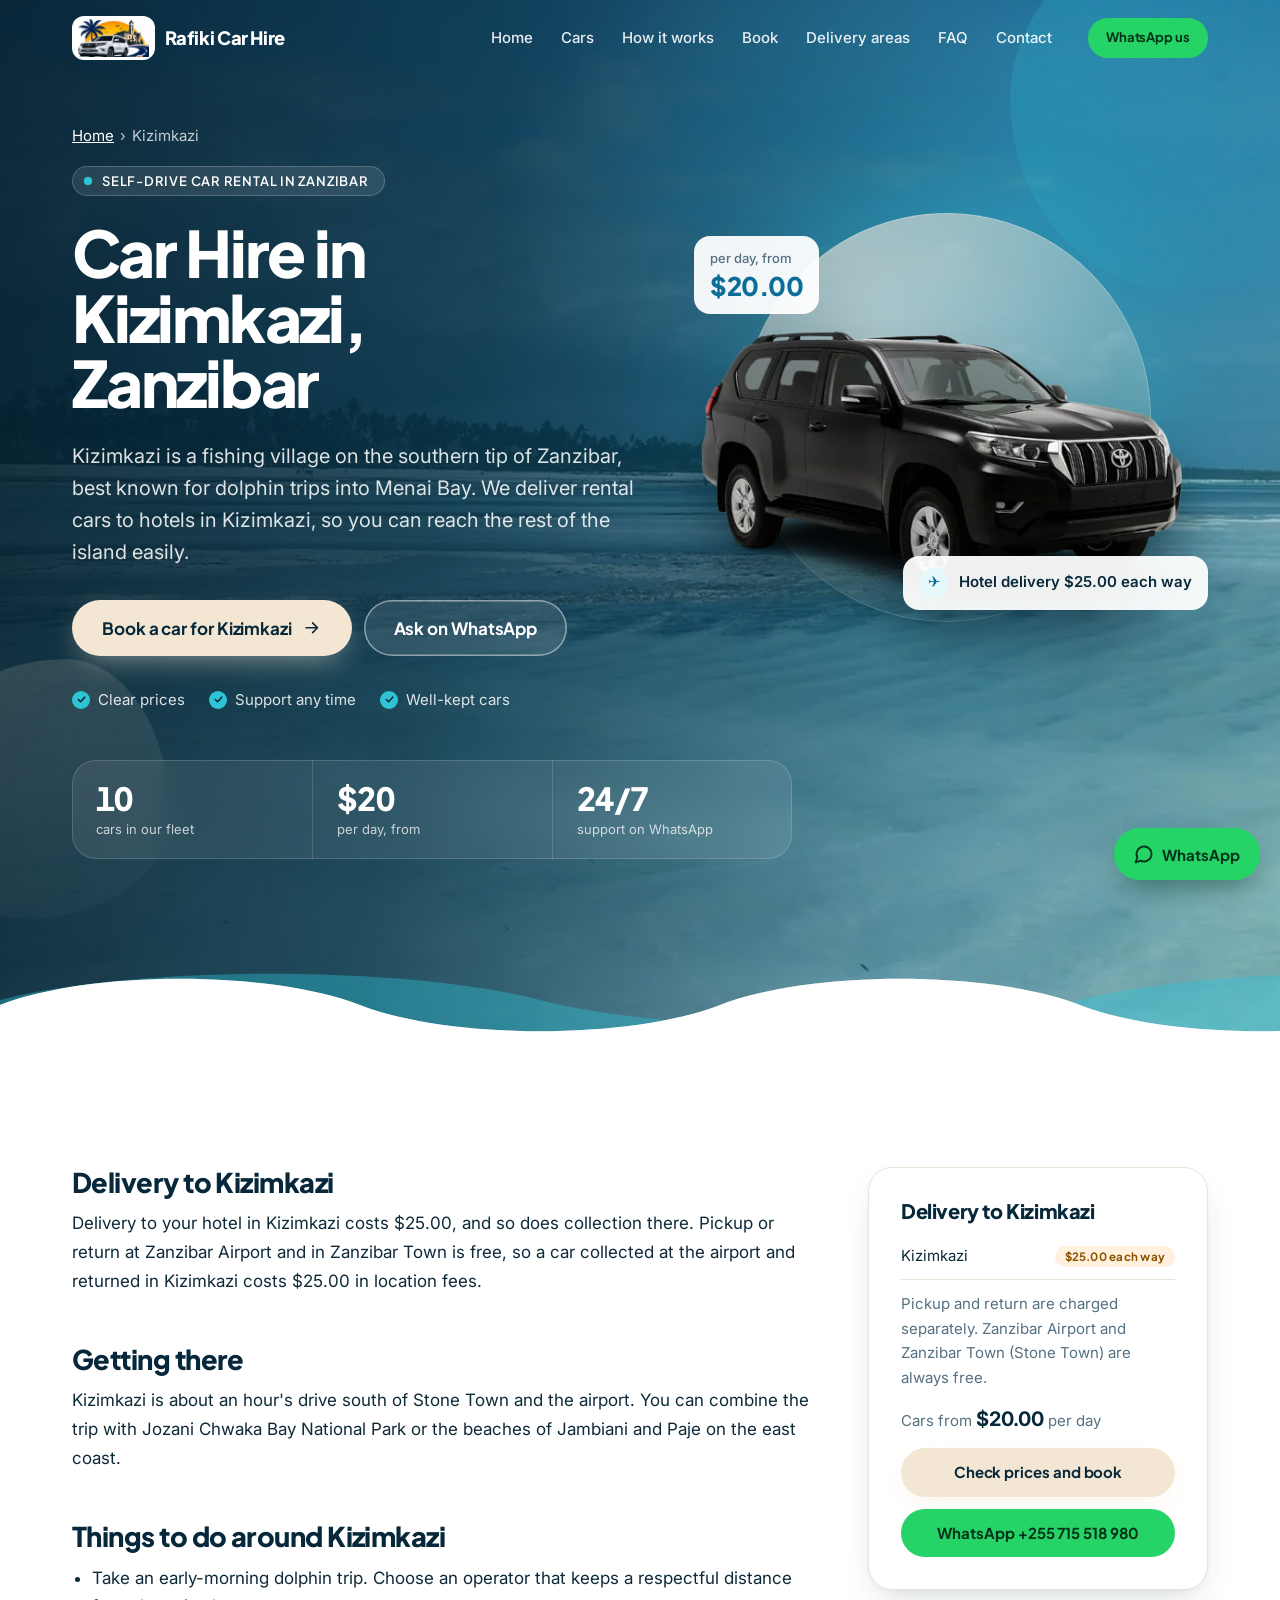
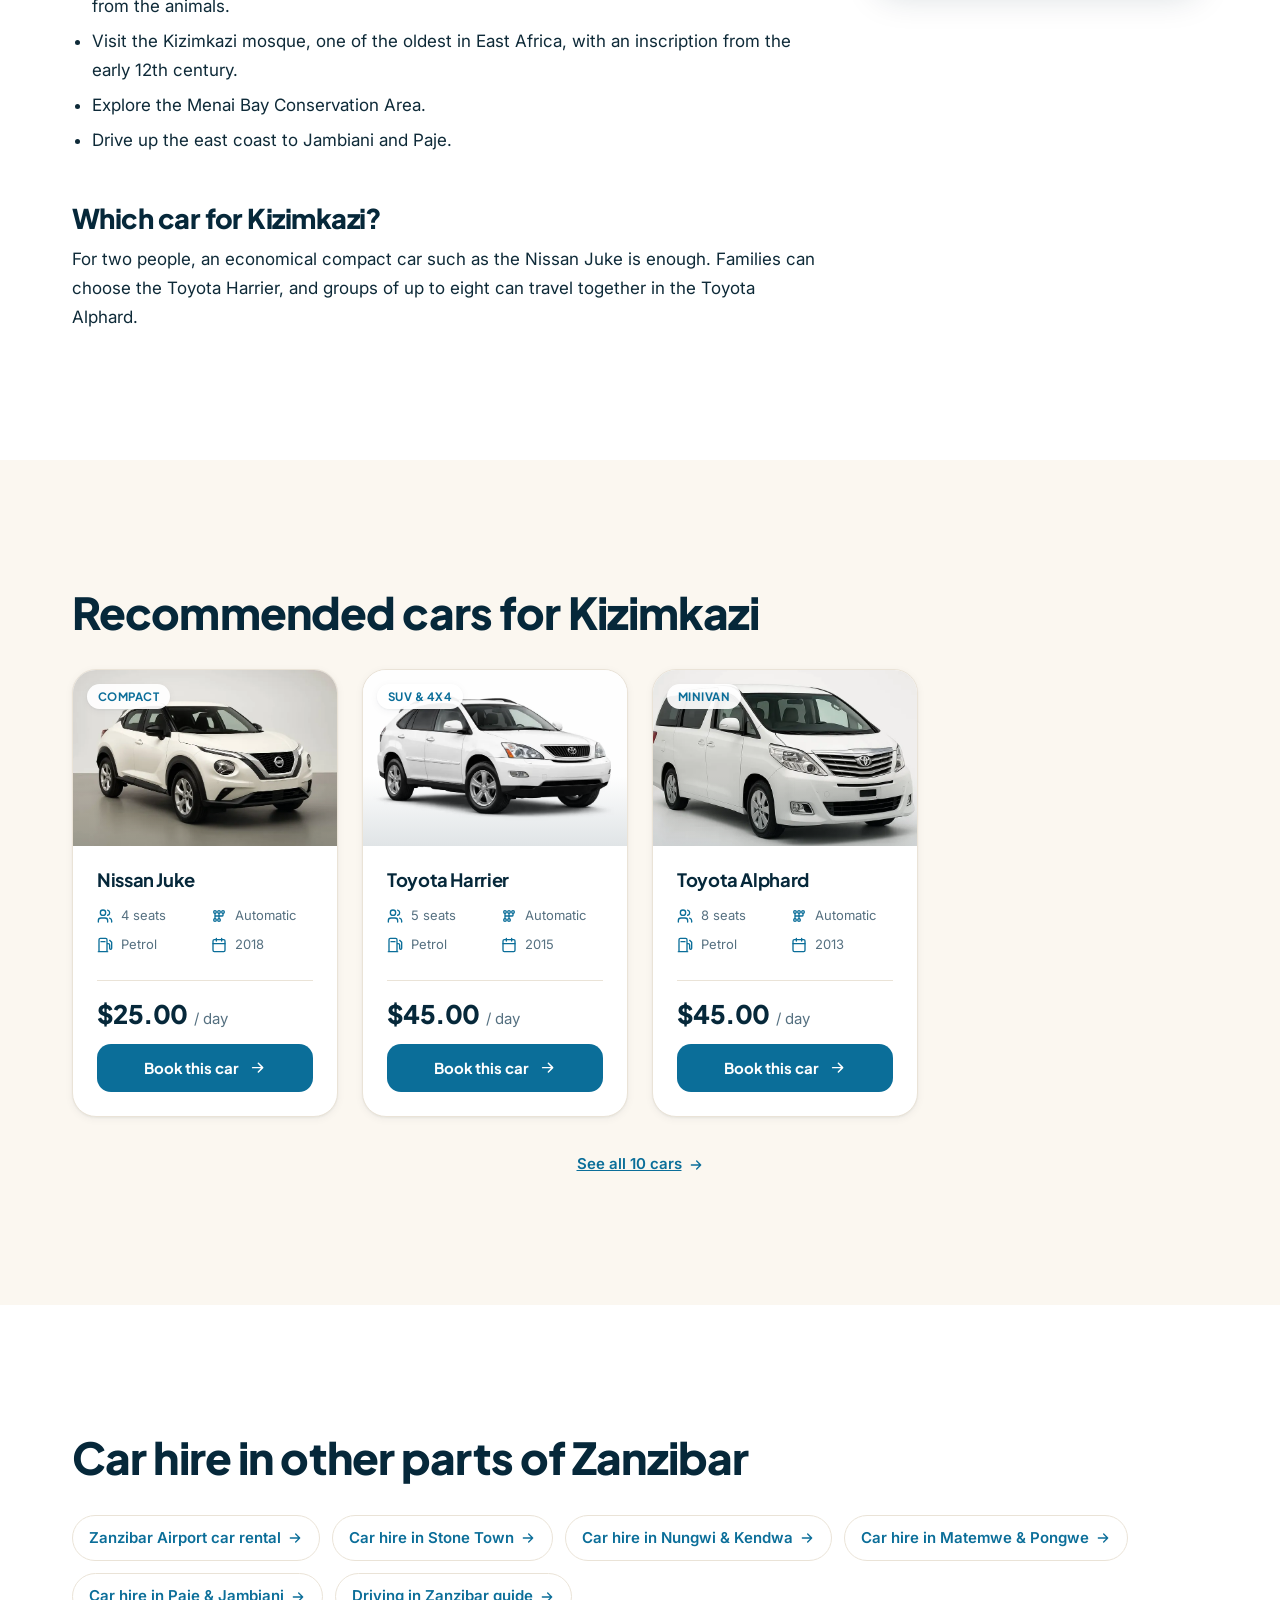
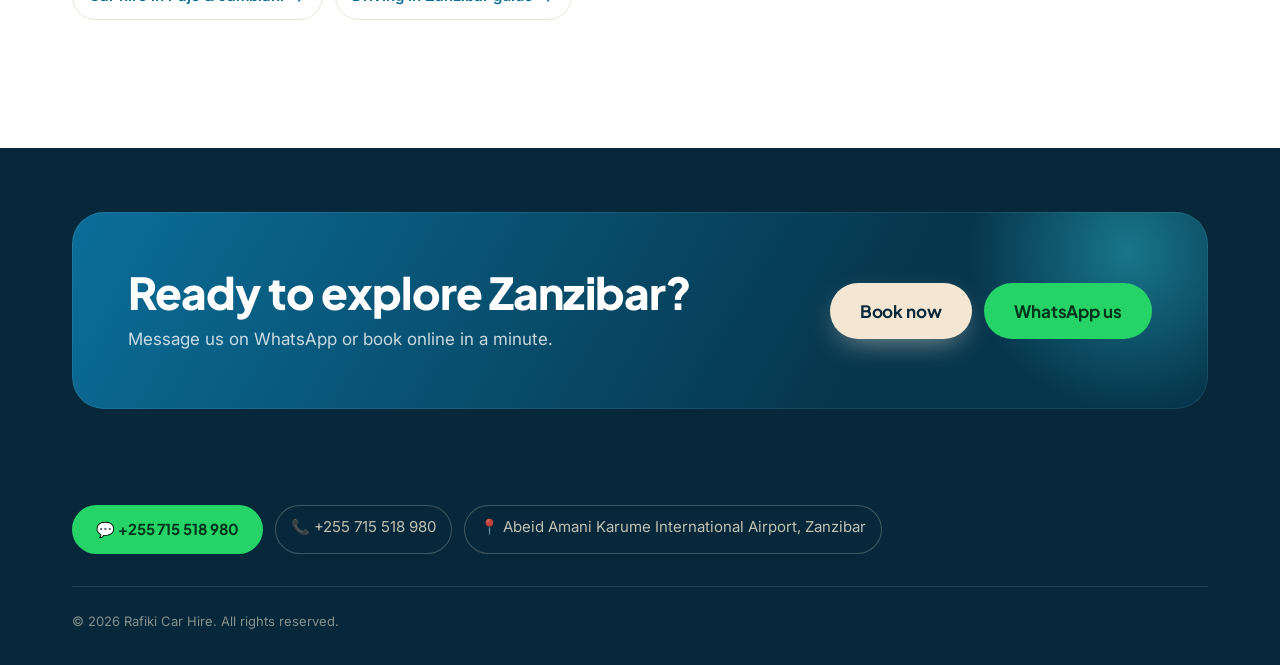
==== car-hire-kizimkazi/index.html @ 9e4e4c88 "commit" ====
<!doctype html>
<html lang="en">
  <head>
    <meta charset="UTF-8" />
    <meta name="viewport" content="width=device-width, initial-scale=1" />
    <title>Car Hire Kizimkazi, Zanzibar | Hotel Delivery | Rafiki Car Hire</title>
    <meta name="description" content="Rent a car in Kizimkazi in the south of Zanzibar, delivered to your hotel for $25.00. Compact cars, SUVs and minivans from $20/day." />
    <meta name="robots" content="index, follow, max-image-preview:large" />
    <link rel="canonical" href="https://kingkunta28.github.io/ZanCarRental/car-hire-kizimkazi/" />
    <meta property="og:type" content="website" />
    <meta property="og:site_name" content="Rafiki Car Hire" />
    <meta property="og:locale" content="en_GB" />
    <meta property="og:title" content="Car Hire Kizimkazi, Zanzibar | Hotel Delivery | Rafiki Car Hire" />
    <meta property="og:description" content="Rent a car in Kizimkazi in the south of Zanzibar, delivered to your hotel for $25.00. Compact cars, SUVs and minivans from $20/day." />
    <meta property="og:url" content="https://kingkunta28.github.io/ZanCarRental/car-hire-kizimkazi/" />
    <meta property="og:image" content="https://kingkunta28.github.io/ZanCarRental/images/rafiki-car-hire-zanzibar-og.jpg" />
    <meta property="og:image:width" content="1200" />
    <meta property="og:image:height" content="630" />
    <meta property="og:image:alt" content="Rafiki Car Hire, car hire in Zanzibar" />
    <meta name="twitter:card" content="summary_large_image" />
    <meta name="twitter:title" content="Car Hire Kizimkazi, Zanzibar | Hotel Delivery | Rafiki Car Hire" />
    <meta name="twitter:description" content="Rent a car in Kizimkazi in the south of Zanzibar, delivered to your hotel for $25.00. Compact cars, SUVs and minivans from $20/day." />
    <meta name="twitter:image" content="https://kingkunta28.github.io/ZanCarRental/images/rafiki-car-hire-zanzibar-og.jpg" />
    <meta name="geo.region" content="TZ-15" />
    <meta name="geo.placename" content="Zanzibar" />
    <script type="application/ld+json">{"@context":"https://schema.org","@graph":[{"@type":"WebPage","@id":"https://kingkunta28.github.io/ZanCarRental/car-hire-kizimkazi/#webpage","url":"https://kingkunta28.github.io/ZanCarRental/car-hire-kizimkazi/","name":"Car Hire Kizimkazi, Zanzibar | Hotel Delivery | Rafiki Car Hire","description":"Rent a car in Kizimkazi in the south of Zanzibar, delivered to your hotel for $25.00. Compact cars, SUVs and minivans from $20/day.","inLanguage":"en","isPartOf":{"@id":"https://kingkunta28.github.io/ZanCarRental/#website"},"about":{"@id":"https://kingkunta28.github.io/ZanCarRental/#business"},"breadcrumb":{"@id":"https://kingkunta28.github.io/ZanCarRental/car-hire-kizimkazi/#breadcrumb"},"primaryImageOfPage":"https://kingkunta28.github.io/ZanCarRental/images/cars/nissan-juke-2018-car-hire-zanzibar.webp"},{"@type":"BreadcrumbList","@id":"https://kingkunta28.github.io/ZanCarRental/car-hire-kizimkazi/#breadcrumb","itemListElement":[{"@type":"ListItem","position":1,"name":"Home","item":"https://kingkunta28.github.io/ZanCarRental/"},{"@type":"ListItem","position":2,"name":"Kizimkazi","item":"https://kingkunta28.github.io/ZanCarRental/car-hire-kizimkazi/"}]},{"@type":"AutoRental","@id":"https://kingkunta28.github.io/ZanCarRental/#business","name":"Rafiki Car Hire","url":"https://kingkunta28.github.io/ZanCarRental/","telephone":"+255715518980","areaServed":[{"@type":"Place","name":"Kizimkazi, Zanzibar"}]}]}</script>
    <meta name="theme-color" content="#06364D" />
    <link rel="icon" type="image/png" href="../images/favicon.png" />
    <link rel="apple-touch-icon" href="../images/favicon.png" />
    <link rel="preconnect" href="https://fonts.googleapis.com" />
    <link rel="preconnect" href="https://fonts.gstatic.com" crossorigin />
    <link rel="preload" as="style" href="https://fonts.googleapis.com/css2?family=Inter:wght@400;500;600&family=Plus+Jakarta+Sans:wght@500;600;700;800&display=swap" onload="this.onload=null;this.rel='stylesheet'" />
    <noscript><link rel="stylesheet" href="https://fonts.googleapis.com/css2?family=Inter:wght@400;500;600&family=Plus+Jakarta+Sans:wght@500;600;700;800&display=swap" /></noscript>
    <link rel="stylesheet" href="../css.css" />
  </head>
  <body class="subpage">
    <a class="skip" href="#main">Skip to content</a>
    <header class="hdr" id="hdr">
      <div class="wrap bar">
        <a class="logo" href="../"><span class="logo-mark"><img src="../images/logo-mark.webp" alt="" width="284" height="160" /></span><span>Rafiki Car Hire</span></a>
        <nav class="nav" id="nav" aria-label="Main">
          <a href="../">Home</a>
          <a href="../#fleetsec">Cars</a>
          <a href="../#how">How it works</a>
          <a href="../?pickup=kizimkazi#book">Book</a>
          <a href="../#areas">Delivery areas</a>
          <a href="../#faq">FAQ</a>
          <a href="#contact">Contact</a>
          <div class="nav-extra">
            <a class="btn btn-wa" href="https://wa.me/255715518980?text=Hello%20Rafiki%20Car%20Hire%2C%20I%20would%20like%20to%20rent%20a%20car%20in%20Kizimkazi." target="_blank" rel="noopener">WhatsApp us</a>
          </div>
        </nav>
        <div class="tools">
          <a class="btn btn-wa sm hide-m" href="https://wa.me/255715518980?text=Hello%20Rafiki%20Car%20Hire%2C%20I%20would%20like%20to%20rent%20a%20car%20in%20Kizimkazi." target="_blank" rel="noopener">WhatsApp us</a>
          <button class="menu" id="menu" type="button" aria-label="Menu" aria-controls="nav" aria-expanded="false"><span></span><span></span></button>
        </div>
      </div>
    </header>

    <main id="main">
      <section class="hero">
        <div class="hero-bg" aria-hidden="true"></div>
        <div class="blob b1" aria-hidden="true"></div>
        <div class="blob b2" aria-hidden="true"></div>

        <div class="wrap hero-grid">
          <div class="hero-copy">
            <nav class="crumbs" aria-label="Breadcrumb">
              <ol><li><a href="../">Home</a></li><li aria-current="page">Kizimkazi</li></ol>
            </nav>
            <p class="kicker"><span class="pulse" aria-hidden="true"></span><span>Self-drive car rental in Zanzibar</span></p>
            <h1>Car Hire in Kizimkazi, Zanzibar</h1>
            <p class="hero-p">Kizimkazi is a fishing village on the southern tip of Zanzibar, best known for dolphin trips into Menai Bay. We deliver rental cars to hotels in Kizimkazi, so you can reach the rest of the island easily.</p>
            <div class="hero-cta">
              <a class="btn btn-sand lg" href="../?pickup=kizimkazi#book">Book a car for Kizimkazi<svg class="ic" viewBox="0 0 24 24" aria-hidden="true"><path d="M5 12h14M13 6l6 6-6 6"/></svg></a>
              <a class="btn btn-glass lg" href="https://wa.me/255715518980?text=Hello%20Rafiki%20Car%20Hire%2C%20I%20would%20like%20to%20rent%20a%20car%20in%20Kizimkazi." target="_blank" rel="noopener">Ask on WhatsApp</a>
            </div>
            <ul class="trust">
              <li>Clear prices</li>
              <li>Support any time</li>
              <li>Well-kept cars</li>
            </ul>
          </div>

          <div class="hero-visual" aria-hidden="true">
            <div class="sun"></div>
            <img class="hero-car" src="../images/toyota-land-cruiser-hero-zanzibar.webp" alt="" width="612" height="408" fetchpriority="high" />
            <div class="float-chip chip-a">
              <small>per day, from</small>
              <b>$20.00</b>
            </div>
            <div class="float-chip chip-b">
              <span class="chip-ic">✈</span><span>Hotel delivery $25.00 each way</span>
            </div>
          </div>
        </div>

        <div class="wrap">
          <dl class="stats">
            <div><dt><b>10</b></dt><dd>cars in our fleet</dd></div>
            <div><dt><b>$20</b></dt><dd>per day, from</dd></div>
            <div><dt><b>24/7</b></dt><dd>support on WhatsApp</dd></div>
          </dl>
        </div>

        <div class="waves w3" aria-hidden="true"></div>
        <div class="waves w1" aria-hidden="true"></div>
        <div class="waves w2" aria-hidden="true"></div>
      </section>

      <section class="page-body">
        <div class="wrap page-grid">
          <article class="prose">
          <h2>Delivery to Kizimkazi</h2>
          <p>Delivery to your hotel in Kizimkazi costs $25.00, and so does collection there. Pickup or return at Zanzibar Airport and in Zanzibar Town is free, so a car collected at the airport and returned in Kizimkazi costs $25.00 in location fees.</p>

          <h2>Getting there</h2>
          <p>Kizimkazi is about an hour&#39;s drive south of Stone Town and the airport. You can combine the trip with Jozani Chwaka Bay National Park or the beaches of Jambiani and Paje on the east coast.</p>

          <h2>Things to do around Kizimkazi</h2>
          <ul><li>Take an early-morning dolphin trip. Choose an operator that keeps a respectful distance from the animals.</li><li>Visit the Kizimkazi mosque, one of the oldest in East Africa, with an inscription from the early 12th century.</li><li>Explore the Menai Bay Conservation Area.</li><li>Drive up the east coast to Jambiani and Paje.</li></ul>

          <h2>Which car for Kizimkazi?</h2>
          <p>For two people, an economical compact car such as the Nissan Juke is enough. Families can choose the Toyota Harrier, and groups of up to eight can travel together in the Toyota Alphard.</p>
          </article>
          <aside class="page-side">
            <div class="side-card">
              <h2>Delivery to Kizimkazi</h2>
              <ul class="fee-list"><li><span>Kizimkazi</span><span class="fee-pill is-paid">$25.00 each way</span></li></ul>
              <p class="side-note">Pickup and return are charged separately. Zanzibar Airport and Zanzibar Town (Stone Town) are always free.</p>
              <p class="side-from">Cars from <b>$20.00</b> per day</p>
              <a class="btn btn-sand" href="../?pickup=kizimkazi#book">Check prices and book</a>
              <a class="btn btn-wa" href="https://wa.me/255715518980?text=Hello%20Rafiki%20Car%20Hire%2C%20I%20would%20like%20to%20rent%20a%20car%20in%20Kizimkazi." target="_blank" rel="noopener">WhatsApp +255 715 518 980</a>
            </div>
          </aside>
        </div>
      </section>

      <section class="page-cars">
        <div class="wrap">
          <h2>Recommended cars for Kizimkazi</h2>
          <div class="grid">
    <article class="card">
      <div class="card-media"><img src="../images/cars/nissan-juke-2018-car-hire-zanzibar.webp" alt="Nissan Juke 2018 compact car for hire in Zanzibar" width="800" height="533" loading="lazy" decoding="async"><span class="tag">Compact</span></div>
      <div class="cb">
        <h3>Nissan Juke</h3>
        <ul class="specs">
          <li><svg class="ic" viewBox="0 0 24 24" aria-hidden="true"><path d="M16 21v-2a4 4 0 0 0-4-4H6a4 4 0 0 0-4 4v2"/><circle cx="9" cy="7" r="4"/><path d="M22 21v-2a4 4 0 0 0-3-3.87M16 3.13a4 4 0 0 1 0 7.75"/></svg>4 seats</li>
          <li><svg class="ic" viewBox="0 0 24 24" aria-hidden="true"><circle cx="6" cy="6" r="2"/><circle cx="12" cy="6" r="2"/><circle cx="18" cy="6" r="2"/><circle cx="6" cy="18" r="2"/><circle cx="12" cy="18" r="2"/><path d="M6 8v8M12 8v8M18 8v3a1 1 0 0 1-1 1H6"/></svg>Automatic</li>
          <li><svg class="ic" viewBox="0 0 24 24" aria-hidden="true"><path d="M3 22V4a2 2 0 0 1 2-2h8a2 2 0 0 1 2 2v18M2 22h14M6 7h6M15 10h2a2 2 0 0 1 2 2v5a1.5 1.5 0 0 0 3 0V8l-3-3"/></svg>Petrol</li>
          <li><svg class="ic" viewBox="0 0 24 24" aria-hidden="true"><rect x="3" y="4" width="18" height="18" rx="2"/><path d="M16 2v4M8 2v4M3 10h18"/></svg>2018</li></ul>
        <div class="card-foot">
          <p class="price"><b>$25.00</b><span>/ day</span></p>
          <a class="btn btn-b" href="../?car=nissan-e-class&pickup=kizimkazi#book" data-car="nissan-e-class">Book this car<svg class="ic" viewBox="0 0 24 24" aria-hidden="true"><path d="M5 12h14M13 6l6 6-6 6"/></svg></a>
        </div>
      </div>
    </article>
    <article class="card">
      <div class="card-media"><img src="../images/cars/toyota-harrier-2015-suv-rental-zanzibar.webp" alt="Toyota Harrier 2015 SUV for hire in Zanzibar" width="800" height="533" loading="lazy" decoding="async"><span class="tag">SUV &amp; 4x4</span></div>
      <div class="cb">
        <h3>Toyota Harrier</h3>
        <ul class="specs">
          <li><svg class="ic" viewBox="0 0 24 24" aria-hidden="true"><path d="M16 21v-2a4 4 0 0 0-4-4H6a4 4 0 0 0-4 4v2"/><circle cx="9" cy="7" r="4"/><path d="M22 21v-2a4 4 0 0 0-3-3.87M16 3.13a4 4 0 0 1 0 7.75"/></svg>5 seats</li>
          <li><svg class="ic" viewBox="0 0 24 24" aria-hidden="true"><circle cx="6" cy="6" r="2"/><circle cx="12" cy="6" r="2"/><circle cx="18" cy="6" r="2"/><circle cx="6" cy="18" r="2"/><circle cx="12" cy="18" r="2"/><path d="M6 8v8M12 8v8M18 8v3a1 1 0 0 1-1 1H6"/></svg>Automatic</li>
          <li><svg class="ic" viewBox="0 0 24 24" aria-hidden="true"><path d="M3 22V4a2 2 0 0 1 2-2h8a2 2 0 0 1 2 2v18M2 22h14M6 7h6M15 10h2a2 2 0 0 1 2 2v5a1.5 1.5 0 0 0 3 0V8l-3-3"/></svg>Petrol</li>
          <li><svg class="ic" viewBox="0 0 24 24" aria-hidden="true"><rect x="3" y="4" width="18" height="18" rx="2"/><path d="M16 2v4M8 2v4M3 10h18"/></svg>2015</li></ul>
        <div class="card-foot">
          <p class="price"><b>$45.00</b><span>/ day</span></p>
          <a class="btn btn-b" href="../?car=toyota-g-class&pickup=kizimkazi#book" data-car="toyota-g-class">Book this car<svg class="ic" viewBox="0 0 24 24" aria-hidden="true"><path d="M5 12h14M13 6l6 6-6 6"/></svg></a>
        </div>
      </div>
    </article>
    <article class="card">
      <div class="card-media"><img src="../images/cars/toyota-alphard-minivan-rental-zanzibar.webp" alt="Toyota Alphard 2013 minivan for hire in Zanzibar" width="800" height="533" loading="lazy" decoding="async"><span class="tag">Minivan</span></div>
      <div class="cb">
        <h3>Toyota Alphard</h3>
        <ul class="specs">
          <li><svg class="ic" viewBox="0 0 24 24" aria-hidden="true"><path d="M16 21v-2a4 4 0 0 0-4-4H6a4 4 0 0 0-4 4v2"/><circle cx="9" cy="7" r="4"/><path d="M22 21v-2a4 4 0 0 0-3-3.87M16 3.13a4 4 0 0 1 0 7.75"/></svg>8 seats</li>
          <li><svg class="ic" viewBox="0 0 24 24" aria-hidden="true"><circle cx="6" cy="6" r="2"/><circle cx="12" cy="6" r="2"/><circle cx="18" cy="6" r="2"/><circle cx="6" cy="18" r="2"/><circle cx="12" cy="18" r="2"/><path d="M6 8v8M12 8v8M18 8v3a1 1 0 0 1-1 1H6"/></svg>Automatic</li>
          <li><svg class="ic" viewBox="0 0 24 24" aria-hidden="true"><path d="M3 22V4a2 2 0 0 1 2-2h8a2 2 0 0 1 2 2v18M2 22h14M6 7h6M15 10h2a2 2 0 0 1 2 2v5a1.5 1.5 0 0 0 3 0V8l-3-3"/></svg>Petrol</li>
          <li><svg class="ic" viewBox="0 0 24 24" aria-hidden="true"><rect x="3" y="4" width="18" height="18" rx="2"/><path d="M16 2v4M8 2v4M3 10h18"/></svg>2013</li></ul>
        <div class="card-foot">
          <p class="price"><b>$45.00</b><span>/ day</span></p>
          <a class="btn btn-b" href="../?car=toyota-alphad&pickup=kizimkazi#book" data-car="toyota-alphad">Book this car<svg class="ic" viewBox="0 0 24 24" aria-hidden="true"><path d="M5 12h14M13 6l6 6-6 6"/></svg></a>
        </div>
      </div>
    </article>
          </div>
          <p class="all-cars"><a href="../#fleetsec">See all 10 cars<svg class="ic" viewBox="0 0 24 24" aria-hidden="true"><path d="M5 12h14M13 6l6 6-6 6"/></svg></a></p>
        </div>
      </section>

      <section class="page-more">
        <div class="wrap">
          <h2>Car hire in other parts of Zanzibar</h2>
          <ul class="area-links"><li><a href="../car-hire-zanzibar-airport/">Zanzibar Airport car rental<svg class="ic" viewBox="0 0 24 24" aria-hidden="true"><path d="M5 12h14M13 6l6 6-6 6"/></svg></a></li><li><a href="../car-hire-stone-town/">Car hire in Stone Town<svg class="ic" viewBox="0 0 24 24" aria-hidden="true"><path d="M5 12h14M13 6l6 6-6 6"/></svg></a></li><li><a href="../car-hire-nungwi-kendwa/">Car hire in Nungwi &amp; Kendwa<svg class="ic" viewBox="0 0 24 24" aria-hidden="true"><path d="M5 12h14M13 6l6 6-6 6"/></svg></a></li><li><a href="../car-hire-matemwe-pongwe/">Car hire in Matemwe &amp; Pongwe<svg class="ic" viewBox="0 0 24 24" aria-hidden="true"><path d="M5 12h14M13 6l6 6-6 6"/></svg></a></li><li><a href="../car-hire-paje-jambiani/">Car hire in Paje &amp; Jambiani<svg class="ic" viewBox="0 0 24 24" aria-hidden="true"><path d="M5 12h14M13 6l6 6-6 6"/></svg></a></li><li><a href="../driving-in-zanzibar/">Driving in Zanzibar guide<svg class="ic" viewBox="0 0 24 24" aria-hidden="true"><path d="M5 12h14M13 6l6 6-6 6"/></svg></a></li></ul>
        </div>
      </section>
    </main>

    <footer id="contact">
      <div class="wrap">
        <div class="cta-band">
          <div>
            <h2>Ready to explore Zanzibar?</h2>
            <p>Message us on WhatsApp or book online in a minute.</p>
          </div>
          <div class="cta-actions">
            <a class="btn btn-sand lg" href="../?pickup=kizimkazi#book">Book now</a>
            <a class="btn btn-wa lg" href="https://wa.me/255715518980?text=Hello%20Rafiki%20Car%20Hire%2C%20I%20would%20like%20to%20rent%20a%20car%20in%20Kizimkazi." target="_blank" rel="noopener">WhatsApp us</a>
          </div>
        </div>
        <div class="foot-contact page-contact"><a class="btn btn-wa" href="https://wa.me/255715518980" target="_blank" rel="noopener">💬 +255 715 518 980</a>
   <a class="addr" href="tel:+255715518980">📞 +255 715 518 980</a>
   <a class="addr" href="https://maps.google.com/?q=Abeid%20Amani%20Karume%20International%20Airport%2C%20Zanzibar" target="_blank" rel="noopener">📍 Abeid Amani Karume International Airport, Zanzibar</a></div>
        <p class="copy">© 2026 Rafiki Car Hire. All rights reserved.</p>
      </div>
    </footer>

    <a class="float" href="https://wa.me/255715518980?text=Hello%20Rafiki%20Car%20Hire%2C%20I%20would%20like%20to%20rent%20a%20car%20in%20Kizimkazi." target="_blank" rel="noopener" aria-label="WhatsApp">
      <svg viewBox="0 0 24 24" aria-hidden="true"><path d="M7.9 20A9 9 0 1 0 4 16.1L2 22Z" /></svg>
      <span>WhatsApp</span>
    </a>
    <script src="../analytics.js"></script>
    <script src="../page.js"></script>
  </body>
</html>
---- css.css ----
/* =========================================================
   Rafiki Car Hire: design system
   ========================================================= */
:root {
  /* colour */
  --ink: #06283A;
  --deep: #06364D;
  --ocean: #0B6E99;
  --ocean-700: #08597C;
  --turq: #2EC4D6;
  --turq-50: #E6F8FA;
  --sand: #F3E7D3;
  --sand-2: #E8D4B0;
  --sand-50: #FBF7F0;
  --text: #0E2A38;
  --muted: #557080;
  --line: #EAE3D7;
  --white: #fff;
  --wa: #25D366;
  --wa-ink: #04321a;
  --err: #B3261E;
  --gold: #E0A526;

  /* type */
  --f-display: "Plus Jakarta Sans", system-ui, -apple-system, "Segoe UI", sans-serif;
  --f-body: Inter, system-ui, -apple-system, "Segoe UI", sans-serif;
  --fs-xs: .8125rem;
  --fs-sm: .9375rem;
  --fs-md: 1.0625rem;
  --fs-lg: 1.25rem;
  --fs-h3: 1.1875rem;
  --fs-h2: clamp(1.9rem, 3.6vw, 2.75rem);
  --fs-h1: clamp(2.6rem, 6.4vw, 5rem);

  /* space (8pt) */
  --s1: 4px;
  --s2: 8px;
  --s3: 12px;
  --s4: 16px;
  --s5: 24px;
  --s6: 32px;
  --s7: 48px;
  --s8: 64px;
  --s9: 96px;
  --sec: clamp(72px, 10vw, 128px);

  /* shape & depth */
  --r-sm: 10px;
  --r: 16px;
  --r-lg: 24px;
  --r-xl: 32px;
  --r-pill: 999px;
  --sh-1: 0 1px 2px rgba(6, 40, 58, .05), 0 2px 8px rgba(6, 40, 58, .05);
  --sh-2: 0 2px 4px rgba(6, 40, 58, .04), 0 16px 36px -12px rgba(6, 40, 58, .18);
  --sh-3: 0 40px 80px -24px rgba(6, 40, 58, .38);
  --ease: cubic-bezier(.2, .7, .2, 1);
  --hdr: 76px;
}

/* =========================================================
   Base
   ========================================================= */
*,
*::before,
*::after {
  box-sizing: border-box;
  margin: 0
}

html {
  scroll-behavior: smooth;
  scroll-padding-top: calc(var(--hdr) + 12px);
  -webkit-text-size-adjust: 100%
}

html.lock {
  overflow: hidden
}

body {
  font: 400 var(--fs-md)/1.65 var(--f-body);
  color: var(--text);
  background: var(--white);
  -webkit-font-smoothing: antialiased;
  overflow-x: hidden
}

img,
svg {
  display: block;
  max-width: 100%
}

[hidden] {
  display: none !important
}

h1,
h2,
h3,
.logo,
.btn {
  font-family: var(--f-display)
}

h1,
h2,
h3 {
  line-height: 1.12;
  letter-spacing: -.02em;
  color: var(--ink);
  font-weight: 700
}

h2 {
  font-size: var(--fs-h2);
  font-weight: 800
}

h3 {
  font-size: var(--fs-h3)
}

a {
  color: inherit
}

button {
  font: inherit;
  color: inherit;
  background: none;
  border: 0;
  cursor: pointer
}

:focus-visible {
  outline: 3px solid var(--turq);
  outline-offset: 3px;
  border-radius: 6px
}

.wrap {
  width: 100%;
  max-width: 1200px;
  margin-inline: auto;
  padding-inline: clamp(16px, 4vw, 32px)
}

.ic {
  width: 1.15em;
  height: 1.15em;
  fill: none;
  stroke: currentColor;
  stroke-width: 2;
  stroke-linecap: round;
  stroke-linejoin: round;
  flex: none
}

.skip {
  position: fixed;
  left: 16px;
  top: -60px;
  z-index: 100;
  background: var(--ink);
  color: #fff;
  padding: 10px 16px;
  border-radius: var(--r-sm);
  transition: top .2s
}

.skip:focus {
  top: 12px
}

section {
  position: relative;
  padding-block: var(--sec)
}

.sec-head {
  max-width: 640px;
  margin-bottom: var(--s7)
}

.sec-head.center {
  margin-inline: auto;
  text-align: center
}

.sec-head.split {
  max-width: none;
  display: flex;
  justify-content: space-between;
  align-items: flex-end;
  gap: var(--s5);
  flex-wrap: wrap
}

/* the brand's wavy underline under headings */
.sec-head h2::after,
.info h2::after {
  content: "";
  display: block;
  width: 72px;
  height: 10px;
  margin-top: 14px;
  background: url("data:image/svg+xml,<svg xmlns='http://www.w3.org/2000/svg' viewBox='0 0 30 12'><path d='M0 6Q7.5-2 15 6T30 6' fill='none' stroke='%232EC4D6' stroke-width='3'/></svg>") repeat-x 0 0/24px 10px;
  animation: drift 2.4s linear infinite;
  --d: 24px
}

.sec-head.center h2::after {
  margin-inline: auto
}

.lead {
  margin-top: var(--s4);
  color: var(--muted);
  font-size: var(--fs-lg);
  line-height: 1.55
}

.small {
  font-size: var(--fs-xs);
  color: var(--muted)
}

/* =========================================================
   Buttons
   ========================================================= */
.btn {
  position: relative;
  overflow: hidden;
  isolation: isolate;
  display: inline-flex;
  align-items: center;
  justify-content: center;
  gap: 10px;
  min-height: 48px;
  padding: 12px 24px;
  border-radius: var(--r-pill);
  font-weight: 700;
  font-size: var(--fs-sm);
  letter-spacing: -.005em;
  text-decoration: none;
  text-align: center;
  white-space: nowrap;
  cursor: pointer;
  border: 0;
  transition: transform .25s var(--ease), box-shadow .25s var(--ease), background-color .25s
}

.btn::before {
  content: "";
  position: absolute;
  left: -25%;
  top: 115%;
  width: 150%;
  height: 260%;
  border-radius: 42%;
  background: rgba(255, 255, 255, .28);
  z-index: -1;
  transition: top .7s var(--ease);
  animation: spin 6s linear infinite paused
}

.btn:hover::before,
.btn:focus-visible::before {
  top: -80%;
  animation-play-state: running
}

.btn:hover {
  transform: translateY(-2px)
}

.btn:active {
  transform: translateY(0) scale(.98)
}

.btn .ic {
  transition: transform .25s var(--ease)
}

.btn:hover .ic {
  transform: translateX(3px)
}

.btn.sm {
  min-height: 40px;
  padding: 8px 18px;
  font-size: var(--fs-xs)
}

.btn.lg {
  min-height: 56px;
  padding: 14px 30px;
  font-size: var(--fs-md)
}

.btn.big {
  width: 100%;
  min-height: 58px;
  font-size: var(--fs-md)
}

.btn-sand {
  background: var(--sand);
  color: var(--ink);
  box-shadow: 0 10px 30px -10px rgba(243, 231, 211, .6)
}

.btn-glass {
  color: #fff;
  background: rgba(255, 255, 255, .1);
  box-shadow: inset 0 0 0 1.5px rgba(255, 255, 255, .45);
  backdrop-filter: blur(8px)
}

.btn-glass:hover {
  background: rgba(255, 255, 255, .18)
}

.btn-b {
  background: var(--ocean);
  color: #fff
}

.btn-b:hover {
  background: var(--ocean-700);
  box-shadow: 0 12px 24px -10px rgba(11, 110, 153, .6)
}

.btn-wa {
  background: var(--wa);
  color: var(--wa-ink)
}

.btn-wa:hover {
  box-shadow: 0 12px 24px -10px rgba(37, 211, 102, .7)
}

@keyframes spin {
  to {
    transform: rotate(360deg)
  }
}

/* =========================================================
   Header
   ========================================================= */
.hdr {
  position: fixed;
  inset: 0 0 auto;
  z-index: 50;
  color: #fff;
  transition: background-color .35s, box-shadow .35s, color .35s, backdrop-filter .35s
}

.hdr.scrolled {
  color: var(--ink);
  background: rgba(255, 255, 255, .86);
  backdrop-filter: saturate(1.6) blur(14px);
  box-shadow: 0 1px 0 var(--line), 0 10px 30px -18px rgba(6, 40, 58, .35)
}

.bar {
  height: var(--hdr);
  display: flex;
  align-items: center;
  gap: var(--s5)
}

.logo {
  display: inline-flex;
  align-items: center;
  gap: 10px;
  font-weight: 800;
  font-size: 1.15rem;
  letter-spacing: -.02em;
  text-decoration: none;
  margin-right: auto
}

.logo-mark {
  display: grid;
  place-items: center;
  width: 38px;
  height: 38px;
  border-radius: 12px;
  background: linear-gradient(140deg, var(--turq), var(--ocean));
  box-shadow: 0 6px 16px -6px rgba(11, 110, 153, .7)
}

.logo-mark svg {
  width: 24px;
  height: 24px;
  fill: none;
  stroke: #fff;
  stroke-width: 2.4;
  stroke-linecap: round
}

.logo-mark circle {
  fill: var(--sand);
  stroke: none
}

.nav {
  display: flex;
  align-items: center;
  gap: 4px;
  font-weight: 500;
  font-size: var(--fs-sm)
}

.nav>a {
  position: relative;
  padding: 8px 12px;
  border-radius: var(--r-pill);
  text-decoration: none;
  opacity: .9;
  transition: opacity .2s, background-color .2s
}

.nav>a:hover {
  opacity: 1;
  background: rgba(255, 255, 255, .12)
}

.hdr.scrolled .nav>a:hover {
  background: var(--turq-50)
}

.nav>a::after {
  content: "";
  position: absolute;
  left: 12px;
  right: 12px;
  bottom: 3px;
  height: 2px;
  border-radius: 2px;
  background: var(--turq);
  transform: scaleX(0);
  transition: transform .3s var(--ease)
}

.nav>a.active {
  opacity: 1
}

.nav>a.active::after {
  transform: scaleX(1)
}

.nav-extra {
  display: none
}

.tools {
  display: flex;
  align-items: center;
  gap: 10px;
  flex: none
}

.tools>* {
  flex: none
}

.lang {
  appearance: none;
  -webkit-appearance: none;
  min-height: 40px;
  padding: 8px 32px 8px 14px;
  border-radius: var(--r-pill);
  border: 1px solid currentColor;
  border-color: rgba(255, 255, 255, .35);
  color: inherit;
  font: 600 var(--fs-xs) var(--f-display);
  cursor: pointer;
  background: transparent url("data:image/svg+xml,<svg xmlns='http://www.w3.org/2000/svg' viewBox='0 0 24 24' fill='none' stroke='%232EC4D6' stroke-width='2.5' stroke-linecap='round'><path d='m6 9 6 6 6-6'/></svg>") no-repeat right 10px center/14px
}

.hdr.scrolled .lang {
  border-color: var(--line)
}

select.lang {
  width: auto
}

.nav-extra select.lang {
  width: 100%
}

.lang option {
  color: var(--ink)
}

.menu {
  display: none;
  position: relative;
  width: 44px;
  height: 44px;
  border-radius: 50%;
  border: 1px solid rgba(255, 255, 255, .35)
}

.hdr.scrolled .menu {
  border-color: var(--line)
}

.menu span {
  position: absolute;
  left: 13px;
  right: 13px;
  height: 2px;
  border-radius: 2px;
  background: currentColor;
  transition: transform .35s var(--ease), top .35s var(--ease)
}

.menu span:first-child {
  top: 17px
}

.menu span:last-child {
  top: 25px
}

.menu[aria-expanded="true"] span:first-child {
  top: 21px;
  transform: rotate(45deg)
}

.menu[aria-expanded="true"] span:last-child {
  top: 21px;
  transform: rotate(-45deg)
}

/* =========================================================
   Hero
   ========================================================= */
.hero {
  position: relative;
  min-height: min(100svh, 920px);
  display: flex;
  flex-direction: column;
  justify-content: center;
  padding: calc(var(--hdr) + 48px) 0 180px;
  color: #fff;
  overflow: hidden;
  background: var(--deep)
}

.hero-bg {
  position: absolute;
  inset: -6% 0 0;
  background:
    linear-gradient(100deg, rgba(4, 30, 45, .94) 0%, rgba(6, 54, 77, .82) 38%, rgba(11, 110, 153, .45) 72%, rgba(46, 196, 214, .25) 100%),
    url(images/hero.webp) center 60%/cover;
  transform: scale(1.08);
  will-change: transform
}

.hero::after {
  content: "";
  position: absolute;
  inset: 0;
  pointer-events: none;
  background: radial-gradient(60% 50% at 80% 20%, rgba(46, 196, 214, .25), transparent 70%)
}

.blob {
  position: absolute;
  opacity: .28;
  border-radius: 60% 40% 55% 45%/50% 60% 40% 50%;
  animation: morph 16s ease-in-out infinite alternate;
  pointer-events: none
}

.b1 {
  width: 380px;
  height: 380px;
  right: -110px;
  top: -90px;
  background: linear-gradient(135deg, var(--turq), rgba(11, 110, 153, .1))
}

.b2 {
  width: 260px;
  height: 260px;
  left: -90px;
  bottom: 120px;
  opacity: .16;
  background: linear-gradient(160deg, var(--sand), rgba(243, 231, 211, .1));
  animation-duration: 21s;
  animation-delay: -7s
}

@keyframes morph {
  50% {
    border-radius: 40% 60% 45% 55%/60% 40% 60% 40%;
    transform: translate(-22px, 26px) rotate(40deg)
  }

  100% {
    border-radius: 55% 45% 35% 65%/40% 55% 45% 60%;
    transform: translate(16px, -18px) rotate(90deg)
  }
}

.hero-grid {
  position: relative;
  z-index: 2;
  display: grid;
  grid-template-columns: 1.05fr .95fr;
  align-items: center;
  gap: var(--s6)
}

.kicker {
  display: inline-flex;
  align-items: center;
  gap: 10px;
  padding: 7px 16px 7px 12px;
  border-radius: var(--r-pill);
  background: rgba(255, 255, 255, .1);
  box-shadow: inset 0 0 0 1px rgba(255, 255, 255, .2);
  backdrop-filter: blur(8px);
  font: 600 var(--fs-xs) var(--f-display);
  letter-spacing: .06em;
  text-transform: uppercase
}

.pulse {
  position: relative;
  width: 8px;
  height: 8px;
  border-radius: 50%;
  background: var(--turq)
}

.pulse::after {
  content: "";
  position: absolute;
  inset: 0;
  border-radius: 50%;
  background: var(--turq);
  animation: ping 2s var(--ease) infinite
}

@keyframes ping {
  to {
    transform: scale(3);
    opacity: 0
  }
}

.hero h1 {
  margin-top: var(--s5);
  font-size: var(--fs-h1);
  font-weight: 800;
  line-height: 1.02;
  letter-spacing: -.035em;
  color: #fff;
  max-width: 12ch;
  text-wrap: balance
}

.hero-p {
  margin-top: var(--s5);
  max-width: 46ch;
  font-size: var(--fs-lg);
  line-height: 1.6;
  color: rgba(255, 255, 255, .86)
}

.hero-cta {
  display: flex;
  flex-wrap: wrap;
  gap: var(--s3);
  margin-top: var(--s6)
}

.trust {
  list-style: none;
  padding: 0;
  margin-top: var(--s6);
  display: flex;
  flex-wrap: wrap;
  gap: var(--s2) var(--s5);
  font-size: var(--fs-sm);
  color: rgba(255, 255, 255, .85)
}

.trust li {
  display: inline-flex;
  align-items: center;
  gap: 8px
}

.trust li::before {
  content: "";
  width: 18px;
  height: 18px;
  border-radius: 50%;
  background: var(--turq) url("data:image/svg+xml,<svg xmlns='http://www.w3.org/2000/svg' viewBox='0 0 24 24' fill='none' stroke='%2306283A' stroke-width='3.5' stroke-linecap='round' stroke-linejoin='round'><path d='m5 12 5 5 9-10'/></svg>") center/11px no-repeat;
  flex: none
}

/* hero visual: featured car */
.hero-visual {
  position: relative;
  aspect-ratio: 1.15;
  display: grid;
  place-items: center;
  will-change: transform
}

.sun {
  position: absolute;
  width: 78%;
  aspect-ratio: 1;
  border-radius: 50%;
  background:
    radial-gradient(circle at 35% 30%, rgba(255, 255, 255, .35), transparent 60%),
    linear-gradient(160deg, rgba(243, 231, 211, .55), rgba(46, 196, 214, .25));
  box-shadow: inset 0 0 0 1px rgba(255, 255, 255, .25), 0 0 120px rgba(46, 196, 214, .35)
}

.hero-car {
  position: relative;
  width: 108%;
  max-width: none;
  margin-top: 14%;
  filter: drop-shadow(0 40px 30px rgba(0, 15, 25, .55));
  animation: carIn 1.2s .35s var(--ease) both, hover 6s 1.6s ease-in-out infinite alternate
}

@keyframes carIn {
  from {
    opacity: 0;
    transform: translateX(18%)
  }
}

@keyframes hover {
  to {
    transform: translateY(-8px)
  }
}

.float-chip {
  position: absolute;
  display: flex;
  align-items: center;
  gap: 10px;
  padding: 12px 16px;
  border-radius: var(--r);
  background: rgba(255, 255, 255, .94);
  color: var(--ink);
  box-shadow: var(--sh-3);
  font-size: var(--fs-sm);
  font-weight: 600;
  animation: rise .9s var(--ease) both
}

.chip-a {
  top: 10%;
  left: 2%;
  flex-direction: column;
  align-items: flex-start;
  gap: 0;
  animation-delay: .9s
}

.chip-a small {
  font-size: var(--fs-xs);
  color: var(--muted);
  font-weight: 500
}

.chip-a b {
  font: 800 1.6rem var(--f-display);
  color: var(--ocean);
  letter-spacing: -.02em
}

.chip-b {
  right: 0;
  bottom: 8%;
  animation-delay: 1.1s
}

.chip-ic {
  display: grid;
  place-items: center;
  width: 30px;
  height: 30px;
  border-radius: 50%;
  background: var(--turq-50);
  color: var(--ocean)
}

/* stats bar */
.stats {
  position: relative;
  z-index: 2;
  margin-top: var(--s7);
  display: grid;
  grid-template-columns: repeat(3, 1fr);
  border-radius: var(--r-lg);
  background: rgba(255, 255, 255, .08);
  box-shadow: inset 0 0 0 1px rgba(255, 255, 255, .16);
  backdrop-filter: blur(12px);
  max-width: 720px
}

.stats>div {
  padding: 18px 24px
}

.stats>div+div {
  border-left: 1px solid rgba(255, 255, 255, .14)
}

.stats b {
  font: 800 clamp(1.5rem, 3vw, 2rem) var(--f-display);
  letter-spacing: -.02em;
  font-variant-numeric: tabular-nums
}

.stats dd {
  font-size: var(--fs-xs);
  color: rgba(255, 255, 255, .75)
}

/* hero entrance */
.hero-copy>* {
  animation: rise .9s var(--ease) both
}

.hero-copy>:nth-child(2) {
  animation-delay: .08s
}

.hero-copy>:nth-child(3) {
  animation-delay: .16s
}

.hero-copy>:nth-child(4) {
  animation-delay: .24s
}

.hero-copy>:nth-child(5) {
  animation-delay: .32s
}

.stats {
  animation: rise .9s .45s var(--ease) both
}

@keyframes rise {
  from {
    opacity: 0;
    transform: translateY(24px)
  }
}

/* signature waves */
.waves {
  position: absolute;
  left: 0;
  right: 0;
  bottom: -1px;
  z-index: 1;
  background-repeat: repeat-x;
  background-position: 0 100%;
  animation: drift var(--t) linear infinite, bob var(--b) ease-in-out infinite alternate;
  pointer-events: none
}

.w3 {
  height: 110px;
  --d: 1080px;
  --t: 46s;
  --b: 8s;
  background-size: 1080px 80px;
  background-image: url("data:image/svg+xml,<svg xmlns='http://www.w3.org/2000/svg' viewBox='0 0 1080 80' preserveAspectRatio='none'><path fill='%232EC4D6' fill-opacity='.4' d='M0 40C135 5 405 5 540 40S945 75 1080 40V80H0Z'/></svg>")
}

.w1 {
  height: 100px;
  --d: 720px;
  --t: 30s;
  --b: 6s;
  background-size: 720px 70px;
  background-image: url("data:image/svg+xml,<svg xmlns='http://www.w3.org/2000/svg' viewBox='0 0 720 70' preserveAspectRatio='none'><path fill='%23F3E7D3' fill-opacity='.55' d='M0 35C90 0 270 0 360 35S630 70 720 35V70H0Z'/></svg>")
}

.w2 {
  height: 80px;
  --d: 720px;
  --t: 20s;
  --b: 5s;
  background-size: 720px 70px;
  background-image: url("data:image/svg+xml,<svg xmlns='http://www.w3.org/2000/svg' viewBox='0 0 720 70' preserveAspectRatio='none'><path fill='white' d='M0 35C90 0 270 0 360 35S630 70 720 35V70H0Z'/></svg>");
  animation-direction: reverse, alternate
}

@keyframes drift {
  from {
    background-position-x: 0
  }

  to {
    background-position-x: var(--d)
  }
}

@keyframes bob {
  to {
    transform: translateY(10px)
  }
}

/* =========================================================
   How it works
   ========================================================= */
.how {
  padding-top: calc(var(--sec) * .6)
}

.steps {
  list-style: none;
  padding: 0;
  display: grid;
  grid-template-columns: repeat(3, 1fr);
  gap: var(--s5);
  counter-reset: s;
  position: relative
}

.steps::before {
  content: "";
  position: absolute;
  top: 56px;
  left: 16%;
  right: 16%;
  border-top: 2px dashed var(--sand-2);
  z-index: -1
}

.step {
  position: relative;
  text-align: center;
  padding: var(--s6) var(--s5);
  border-radius: var(--r-lg);
  background: var(--white);
  border: 1px solid var(--line);
  transition: transform .35s var(--ease), box-shadow .35s var(--ease), border-color .35s
}

.step:hover {
  transform: translateY(-4px);
  box-shadow: var(--sh-2);
  border-color: transparent
}

.step-n {
  position: absolute;
  top: 18px;
  right: 22px;
  font: 800 var(--fs-xs) var(--f-display);
  color: var(--sand-2);
  letter-spacing: .08em
}

.step-ic {
  display: grid;
  place-items: center;
  width: 64px;
  height: 64px;
  margin: 0 auto var(--s5);
  border-radius: 20px;
  background: linear-gradient(140deg, var(--turq), var(--ocean));
  box-shadow: 0 14px 28px -12px rgba(11, 110, 153, .75)
}

.step-ic svg {
  width: 30px;
  height: 30px;
  fill: none;
  stroke: #fff;
  stroke-width: 1.8;
  stroke-linecap: round;
  stroke-linejoin: round
}

.step p {
  margin-top: var(--s2);
  color: var(--muted);
  font-size: var(--fs-sm)
}

/* =========================================================
   Fleet
   ========================================================= */
.fleet {
  background: var(--sand-50);
  border-radius: var(--r-xl) var(--r-xl) 0 0
}

.filters {
  display: flex;
  flex-wrap: wrap;
  gap: var(--s2)
}

.fchip {
  display: inline-flex;
  align-items: center;
  gap: 8px;
  min-height: 42px;
  padding: 8px 16px;
  border-radius: var(--r-pill);
  background: var(--white);
  border: 1px solid var(--line);
  font: 600 var(--fs-sm) var(--f-display);
  color: var(--text);
  transition: background-color .2s, color .2s, border-color .2s, transform .2s
}

.fchip span {
  min-width: 24px;
  padding: 1px 7px;
  border-radius: var(--r-pill);
  background: var(--sand);
  font-size: var(--fs-xs)
}

.fchip:hover {
  border-color: var(--turq);
  transform: translateY(-1px)
}

.fchip.on {
  background: var(--ink);
  border-color: var(--ink);
  color: #fff
}

.fchip.on span {
  background: rgba(255, 255, 255, .16)
}

.grid {
  display: grid;
  grid-template-columns: repeat(auto-fill, minmax(260px, 1fr));
  gap: var(--s5)
}

.card {
  display: flex;
  flex-direction: column;
  border-radius: var(--r-lg);
  background: var(--white);
  border: 1px solid var(--line);
  overflow: hidden;
  box-shadow: var(--sh-1);
  transition: transform .4s var(--ease), box-shadow .4s var(--ease), border-color .4s
}

.card:hover {
  transform: translateY(-6px);
  box-shadow: var(--sh-2);
  border-color: transparent
}

.card-media {
  position: relative;
  display: block;
  width: 100%;
  overflow: hidden;
  background: #F4F5F6;
  cursor: zoom-in
}

.card-media img {
  width: 100%;
  height: auto;
  aspect-ratio: 3/2;
  object-fit: cover;
  transition: transform .7s var(--ease)
}

.card:hover .card-media img {
  transform: scale(1.06)
}

.card-media::after {
  content: "";
  position: absolute;
  inset: auto 0 0;
  height: 40%;
  background: linear-gradient(to top, rgba(6, 40, 58, .12), transparent);
  pointer-events: none
}

.tag {
  display: inline-block;
  padding: 5px 11px;
  border-radius: var(--r-pill);
  background: rgba(255, 255, 255, .92);
  color: var(--ocean);
  font: 700 .72rem var(--f-display);
  letter-spacing: .04em;
  text-transform: uppercase;
  box-shadow: var(--sh-1)
}

.card-media .tag {
  position: absolute;
  top: 14px;
  left: 14px;
  z-index: 1
}

.peek {
  position: absolute;
  top: 12px;
  right: 12px;
  z-index: 1;
  display: grid;
  place-items: center;
  width: 38px;
  height: 38px;
  border-radius: 50%;
  background: rgba(255, 255, 255, .92);
  color: var(--ink);
  box-shadow: var(--sh-1);
  opacity: 0;
  transform: scale(.8);
  transition: opacity .3s, transform .3s var(--ease)
}

.card:hover .peek,
.card-media:focus-visible .peek {
  opacity: 1;
  transform: none
}

.cb {
  flex: 1;
  display: flex;
  flex-direction: column;
  padding: var(--s5)
}

.cb h3 {
  font-size: 1.15rem
}

.specs {
  list-style: none;
  padding: 0;
  margin: 14px 0 var(--s5);
  display: grid;
  grid-template-columns: repeat(2, minmax(0, 1fr));
  gap: 8px 12px;
  font-size: var(--fs-xs);
  color: var(--muted)
}

.specs li {
  display: flex;
  align-items: center;
  gap: 8px;
  white-space: nowrap;
  overflow: hidden;
  text-overflow: ellipsis
}

.specs .ic {
  width: 16px;
  height: 16px;
  color: var(--ocean)
}

.card-foot {
  margin-top: auto;
  padding-top: var(--s4);
  border-top: 1px solid var(--line);
  display: grid;
  gap: var(--s3)
}

.price {
  display: flex;
  align-items: baseline;
  gap: 6px;
  color: var(--muted);
  font-size: var(--fs-sm)
}

.price b {
  font: 800 1.6rem var(--f-display);
  color: var(--ink);
  letter-spacing: -.02em
}

.card .btn-b {
  width: 100%;
  border-radius: 14px
}

.empty {
  grid-column: 1/-1;
  padding: var(--s8) var(--s5);
  text-align: center;
  color: var(--muted);
  border: 1.5px dashed var(--sand-2);
  border-radius: var(--r-lg)
}

/* =========================================================
   Booking
   ========================================================= */
.book {
  background: linear-gradient(180deg, var(--sand-50), var(--sand) 60%, var(--sand-50))
}

.book-grid {
  display: grid;
  grid-template-columns: 1fr 380px;
  gap: var(--s5);
  align-items: start;
  border-radius: var(--r-xl)
}

.book-grid.flash .formcard,
.book-grid.flash .summary {
  animation: flash 1.6s var(--ease)
}

@keyframes flash {
  30% {
    box-shadow: 0 0 0 4px var(--turq), var(--sh-2)
  }
}

.formcard,
.summary {
  background: var(--white);
  border-radius: var(--r-xl);
  box-shadow: var(--sh-2)
}

.formcard {
  padding: clamp(20px, 4vw, 40px)
}

.fields {
  display: grid;
  grid-template-columns: 1fr 1fr;
  gap: 20px
}

.full {
  grid-column: 1/-1
}

label>span {
  display: block;
  margin-bottom: 8px;
  font: 600 var(--fs-xs) var(--f-display);
  color: var(--ink);
  letter-spacing: .01em
}

input,
select,
textarea {
  width: 100%;
  min-height: 52px;
  padding: 13px 16px;
  border: 1.5px solid var(--line);
  border-radius: 14px;
  font: inherit;
  font-size: var(--fs-md);
  color: var(--text);
  background: var(--sand-50);
  transition: border-color .2s, box-shadow .2s, background-color .2s
}

select:not(.lang) {
  appearance: none;
  -webkit-appearance: none;
  padding-right: 44px;
  background: var(--sand-50) url("data:image/svg+xml,<svg xmlns='http://www.w3.org/2000/svg' viewBox='0 0 24 24' fill='none' stroke='%230B6E99' stroke-width='2.5' stroke-linecap='round'><path d='m6 9 6 6 6-6'/></svg>") no-repeat right 16px center/16px
}

textarea {
  resize: vertical;
  min-height: 96px
}

input::placeholder,
textarea::placeholder {
  color: #9AA9B1
}

input:hover,
select:not(.lang):hover,
textarea:hover {
  border-color: var(--sand-2)
}

input:focus,
select:not(.lang):focus,
textarea:focus {
  outline: none;
  border-color: var(--ocean);
  background-color: #fff;
  box-shadow: 0 0 0 4px rgba(46, 196, 214, .2)
}

[aria-invalid="true"] {
  border-color: var(--err) !important;
  background-color: #FFF6F5 !important
}

[aria-invalid="true"]:focus {
  box-shadow: 0 0 0 4px rgba(179, 38, 30, .14) !important
}

.msg {
  min-height: 1.5em;
  margin-top: var(--s4);
  font-size: var(--fs-sm);
  font-weight: 500
}

.msg.err {
  color: var(--err)
}

.msg.ok {
  color: var(--ocean)
}

.summary {
  position: sticky;
  top: calc(var(--hdr) + 20px);
  padding: var(--s5);
  display: grid;
  gap: var(--s4)
}

.summary h3 {
  font-size: var(--fs-xs);
  text-transform: uppercase;
  letter-spacing: .08em;
  color: var(--muted)
}

.sum-media {
  border-radius: var(--r);
  overflow: hidden;
  background: #F4F5F6
}

.sum-media img {
  width: 100%;
  aspect-ratio: 16/10;
  object-fit: cover;
  animation: fadeIn .5s var(--ease)
}

.sum-ph {
  aspect-ratio: 16/10;
  display: grid;
  place-items: center;
  background: repeating-linear-gradient(135deg, var(--sand-50) 0 12px, #F6EFE3 12px 24px)
}

.sum-ph svg {
  width: 56px;
  height: 56px;
  fill: none;
  stroke: var(--sand-2);
  stroke-width: 1.5;
  stroke-linecap: round;
  stroke-linejoin: round
}

@keyframes fadeIn {
  from {
    opacity: 0;
    transform: scale(1.03)
  }
}

.sum-car {
  display: flex;
  justify-content: space-between;
  align-items: baseline;
  gap: var(--s3);
  flex-wrap: wrap
}

.sum-car b {
  font: 700 var(--fs-lg) var(--f-display);
  color: var(--ink)
}

.sum-car span {
  font-size: var(--fs-xs);
  color: var(--muted)
}

.sum-rows {
  display: grid;
  gap: 10px;
  padding: var(--s4) 0;
  border-block: 1px solid var(--line);
  font-size: var(--fs-sm)
}

.sum-rows div {
  display: flex;
  justify-content: space-between;
  gap: var(--s3)
}

.sum-rows dt {
  color: var(--muted)
}

.sum-rows dd {
  font-weight: 600;
  text-align: right
}

.sum-total {
  display: flex;
  justify-content: space-between;
  align-items: baseline;
  gap: var(--s3)
}

.sum-total span {
  font-weight: 600
}

.sum-total strong {
  font: 800 1.9rem var(--f-display);
  color: var(--ocean);
  letter-spacing: -.02em
}

.sum-hint {
  margin-top: -8px;
  font-size: var(--fs-xs);
  color: var(--muted)
}

.sum-hint:empty {
  display: none
}

#sendBtn.is-sent {
  animation: pop .5s var(--ease)
}

@keyframes pop {
  40% {
    transform: scale(1.04)
  }
}

/* =========================================================
   Why us (bento)
   ========================================================= */
.bento {
  display: grid;
  grid-template-columns: 1.3fr 1fr 1fr;
  grid-template-rows: auto auto;
  gap: var(--s5)
}

.b-card {
  position: relative;
  padding: var(--s6);
  border-radius: var(--r-xl);
  background: var(--sand-50);
  border: 1px solid var(--line);
  transition: transform .35s var(--ease), box-shadow .35s var(--ease)
}

.b-card:hover {
  transform: translateY(-4px);
  box-shadow: var(--sh-2)
}

.b-card p {
  margin-top: var(--s2);
  color: var(--muted)
}

.b-ic {
  display: grid;
  place-items: center;
  width: 52px;
  height: 52px;
  margin-bottom: var(--s5);
  border-radius: 16px;
  background: var(--white);
  color: var(--ocean);
  box-shadow: var(--sh-1)
}

.b-ic svg {
  width: 26px;
  height: 26px;
  fill: none;
  stroke: currentColor;
  stroke-width: 1.8;
  stroke-linecap: round;
  stroke-linejoin: round
}

.b-feature {
  grid-row: span 2;
  min-height: 420px;
  display: flex;
  align-items: flex-end;
  overflow: hidden;
  border: 0;
  color: #fff;
  background:
    linear-gradient(180deg, rgba(6, 40, 58, .05) 20%, rgba(6, 40, 58, .88) 100%),
    url(images/hero.webp) center/cover
}

.b-feature h3 {
  color: #fff;
  font-size: 1.6rem
}

.b-feature p {
  color: rgba(255, 255, 255, .85);
  max-width: 34ch
}

.b-feature .b-ic {
  background: rgba(255, 255, 255, .16);
  color: #fff;
  backdrop-filter: blur(8px);
  box-shadow: inset 0 0 0 1px rgba(255, 255, 255, .25)
}

.b-wide {
  grid-column: span 2;
  display: flex;
  gap: var(--s5);
  align-items: center;
  background: linear-gradient(120deg, var(--turq-50), var(--sand-50))
}

.b-wide .b-ic {
  margin-bottom: 0
}

/* =========================================================
   Reviews
   ========================================================= */
.reviews-sec {
  padding-top: 0
}

.reviews {
  display: grid;
  grid-template-columns: repeat(3, 1fr);
  gap: var(--s5)
}

blockquote {
  position: relative;
  display: flex;
  flex-direction: column;
  padding: var(--s6);
  border-radius: var(--r-xl);
  background: var(--white);
  border: 1px solid var(--line);
  box-shadow: var(--sh-1)
}

blockquote::before {
  content: "★★★★★";
  color: var(--gold);
  letter-spacing: 3px;
  margin-bottom: var(--s4)
}

blockquote::after {
  content: "“";
  position: absolute;
  top: 6px;
  right: 24px;
  font: 800 6rem/1 var(--f-display);
  color: var(--sand);
  pointer-events: none
}

blockquote p {
  font: 500 var(--fs-lg)/1.5 var(--f-display);
  color: var(--ink);
  letter-spacing: -.01em
}

blockquote cite {
  margin-top: auto;
  padding-top: var(--s5);
  font-style: normal;
  font-size: var(--fs-sm);
  font-weight: 600;
  color: var(--muted)
}

/* =========================================================
   Terms + FAQ
   ========================================================= */
.info {
  background: var(--sand-50)
}

.info-grid {
  display: grid;
  grid-template-columns: .9fr 1.1fr;
  gap: var(--s7);
  align-items: start
}

.info h2 {
  font-size: clamp(1.6rem, 3vw, 2.1rem);
  margin-bottom: var(--s5)
}

.terms-card {
  padding: clamp(24px, 4vw, 40px);
  border-radius: var(--r-xl);
  background: var(--white);
  box-shadow: var(--sh-1);
  border: 1px solid var(--line)
}

.terms {
  list-style: none;
  padding: 0;
  display: grid;
  gap: var(--s4)
}

.terms li {
  position: relative;
  padding-left: 36px;
  color: var(--text)
}

.terms li::before {
  content: "";
  position: absolute;
  left: 0;
  top: 2px;
  width: 22px;
  height: 22px;
  border-radius: 50%;
  background: var(--turq-50) url("data:image/svg+xml,<svg xmlns='http://www.w3.org/2000/svg' viewBox='0 0 24 24' fill='none' stroke='%230B6E99' stroke-width='3' stroke-linecap='round' stroke-linejoin='round'><path d='m5 12 5 5 9-10'/></svg>") center/12px no-repeat
}

details {
  border-bottom: 1px solid var(--line)
}

summary {
  list-style: none;
  display: flex;
  justify-content: space-between;
  align-items: center;
  gap: var(--s4);
  padding: 20px 0;
  cursor: pointer;
  font: 600 var(--fs-md) var(--f-display);
  color: var(--ink)
}

summary::-webkit-details-marker {
  display: none
}

summary::after {
  content: "";
  flex: none;
  width: 32px;
  height: 32px;
  border-radius: 50%;
  background: var(--white) url("data:image/svg+xml,<svg xmlns='http://www.w3.org/2000/svg' viewBox='0 0 24 24' fill='none' stroke='%230B6E99' stroke-width='2.5' stroke-linecap='round'><path d='M12 5v14M5 12h14'/></svg>") center/14px no-repeat;
  box-shadow: inset 0 0 0 1px var(--line);
  transition: transform .35s var(--ease), background-color .3s
}

details[open] summary::after {
  transform: rotate(135deg);
  background-color: var(--turq-50)
}

summary:hover {
  color: var(--ocean)
}

details p {
  padding: 0 48px 20px 0;
  color: var(--muted);
  animation: rise .4s var(--ease)
}

/* =========================================================
   Footer
   ========================================================= */
footer {
  position: relative;
  background: var(--ink);
  color: rgba(243, 231, 211, .8);
  padding: var(--s8) 0 var(--s6)
}

.cta-band {
  position: relative;
  overflow: hidden;
  display: flex;
  justify-content: space-between;
  align-items: center;
  gap: var(--s5);
  flex-wrap: wrap;
  padding: clamp(28px, 5vw, 56px);
  border-radius: var(--r-xl);
  background: linear-gradient(120deg, var(--ocean), var(--deep) 70%);
  box-shadow: inset 0 0 0 1px rgba(255, 255, 255, .08);
  margin-bottom: var(--s8)
}

.cta-band::before {
  content: "";
  position: absolute;
  right: -80px;
  top: -120px;
  width: 320px;
  height: 320px;
  border-radius: 50%;
  background: radial-gradient(circle, rgba(46, 196, 214, .45), transparent 70%);
  pointer-events: none
}

.cta-band h2 {
  color: #fff
}

.cta-band p {
  margin-top: var(--s2);
  color: rgba(255, 255, 255, .78)
}

.cta-actions {
  position: relative;
  display: flex;
  flex-wrap: wrap;
  gap: var(--s3)
}

.foot-grid {
  display: grid;
  grid-template-columns: 1.3fr .9fr 1fr 1.2fr;
  gap: var(--s6);
  padding-bottom: var(--s6);
  border-bottom: 1px solid rgba(243, 231, 211, .12)
}

.foot-brand .logo {
  color: #fff
}

.foot-brand p {
  margin-top: var(--s4);
  max-width: 36ch;
  font-size: var(--fs-sm)
}

footer h3 {
  margin-bottom: var(--s4);
  font-size: var(--fs-xs);
  text-transform: uppercase;
  letter-spacing: .1em;
  color: var(--sand)
}

.foot-links {
  display: flex;
  flex-direction: column;
  gap: 10px;
  font-size: var(--fs-sm)
}

.foot-links a {
  width: fit-content;
  text-decoration: none;
  transition: color .2s, transform .2s
}

.foot-links a:hover {
  color: #fff;
  transform: translateX(3px)
}

#contactInfo {
  display: flex;
  flex-direction: column;
  align-items: flex-start;
  gap: var(--s3)
}

#contactInfo .addr {
  text-decoration: none;
  font-size: var(--fs-sm);
  padding: 10px 16px;
  border-radius: var(--r-pill);
  box-shadow: inset 0 0 0 1px rgba(243, 231, 211, .25);
  transition: background-color .2s
}

#contactInfo .addr:hover {
  background: rgba(243, 231, 211, .08)
}

.copy {
  padding-top: var(--s5);
  font-size: var(--fs-xs);
  color: rgba(243, 231, 211, .55)
}

/* =========================================================
   Modal, toast, floating WhatsApp
   ========================================================= */
.modal {
  width: min(880px, calc(100% - 32px));
  max-height: calc(100% - 32px);
  margin: auto;
  padding: 0;
  border: 0;
  border-radius: var(--r-xl);
  background: var(--white);
  color: var(--text);
  box-shadow: var(--sh-3);
  overflow: auto
}

.modal::backdrop {
  background: rgba(4, 25, 37, .6);
  backdrop-filter: blur(6px)
}

.modal[open] {
  animation: modalIn .45s var(--ease)
}

.modal[open]::backdrop {
  animation: fadeIn .3s ease
}

@keyframes modalIn {
  from {
    opacity: 0;
    transform: translateY(24px) scale(.97)
  }
}

.modal-box {
  position: relative;
  display: grid;
  grid-template-columns: 1.2fr 1fr
}

.modal-media {
  background: #F4F5F6
}

.modal-media img {
  width: 100%;
  height: 100%;
  min-height: 300px;
  object-fit: cover
}

.modal-body {
  display: flex;
  flex-direction: column;
  align-items: flex-start;
  gap: var(--s3);
  padding: clamp(24px, 4vw, 40px)
}

.modal-body .tag {
  background: var(--turq-50);
  box-shadow: none
}

.modal-body h3 {
  font-size: clamp(1.5rem, 3vw, 2rem);
  font-weight: 800
}

.modal-body .specs {
  width: 100%;
  font-size: var(--fs-sm);
  gap: 12px
}

.modal-foot {
  margin-top: auto;
  width: 100%;
  display: grid;
  gap: var(--s3);
  padding-top: var(--s4);
  border-top: 1px solid var(--line)
}

.modal-foot .btn {
  width: 100%
}

.modal-x {
  position: absolute;
  top: 14px;
  right: 14px;
  z-index: 2;
  display: grid;
  place-items: center;
  width: 42px;
  height: 42px;
  border-radius: 50%;
  background: rgba(255, 255, 255, .95);
  box-shadow: var(--sh-1);
  transition: transform .25s var(--ease)
}

.modal-x:hover {
  transform: rotate(90deg)
}

.modal-x svg {
  width: 20px;
  height: 20px;
  fill: none;
  stroke: var(--ink);
  stroke-width: 2.2;
  stroke-linecap: round
}

.toast {
  position: fixed;
  left: 50%;
  bottom: 24px;
  z-index: 60;
  max-width: calc(100% - 32px);
  padding: 14px 20px;
  border-radius: var(--r);
  background: var(--ink);
  color: #fff;
  font-size: var(--fs-sm);
  font-weight: 500;
  box-shadow: var(--sh-3);
  transform: translate(-50%, 140%);
  opacity: 0;
  transition: transform .45s var(--ease), opacity .3s;
  pointer-events: none
}

.toast.show {
  transform: translate(-50%, 0);
  opacity: 1
}

.toast.err {
  background: var(--err)
}

.toast.ok {
  background: var(--ocean)
}

.float {
  position: fixed;
  right: 20px;
  bottom: 20px;
  z-index: 40;
  display: inline-flex;
  align-items: center;
  gap: 8px;
  min-height: 52px;
  padding: 12px 20px;
  border-radius: var(--r-pill);
  background: var(--wa);
  color: var(--wa-ink);
  font: 700 var(--fs-sm) var(--f-display);
  text-decoration: none;
  box-shadow: 0 14px 30px -10px rgba(4, 50, 26, .55);
  transition: transform .25s var(--ease)
}

.float:hover {
  transform: translateY(-3px)
}

.float svg {
  width: 20px;
  height: 20px;
  fill: none;
  stroke: currentColor;
  stroke-width: 2.2;
  stroke-linejoin: round
}

.float::after {
  content: "";
  position: absolute;
  inset: 0;
  border-radius: inherit;
  border: 2px solid var(--wa);
  animation: ripple 2.6s ease-out infinite
}

@keyframes ripple {
  to {
    transform: scale(1.35, 1.6);
    opacity: 0
  }
}

/* =========================================================
   Scroll reveal (only when JS is running)
   ========================================================= */
.js .reveal {
  opacity: 0;
  transform: translateY(28px);
  transition: opacity .8s var(--ease), transform .8s var(--ease);
  transition-delay: calc(var(--i, 0) * 90ms)
}

.js .reveal.in {
  opacity: 1;
  transform: none
}

/* =========================================================
   Responsive
   ========================================================= */
@media (max-width: 1080px) {
  .nav>a {
    padding: 8px 9px
  }

  .hide-m {
    display: none
  }
}

@media (max-width: 960px) {
  .hero-grid {
    grid-template-columns: 1fr
  }

  .hero-visual {
    max-width: 520px;
    width: 100%;
    margin: 0 auto;
    aspect-ratio: 1.5
  }

  .hero-car {
    margin-top: 6%
  }

  .book-grid {
    grid-template-columns: 1fr
  }

  .summary {
    position: static
  }

  .bento {
    grid-template-columns: 1fr 1fr
  }

  .b-feature {
    grid-column: span 2;
    grid-row: auto;
    min-height: 320px
  }

  .info-grid {
    grid-template-columns: 1fr;
    gap: var(--s6)
  }

  .foot-grid {
    grid-template-columns: 1fr 1fr
  }

  .foot-brand {
    grid-column: span 2
  }
}

@media (max-width: 900px) {
  .menu {
    display: block;
    z-index: 2
  }

  .tools .lang {
    display: none
  }

  .nav {
    position: fixed;
    inset: 0;
    z-index: 1;
    flex-direction: column;
    align-items: stretch;
    justify-content: flex-start;
    gap: 4px;
    padding: calc(var(--hdr) + 24px) 24px 32px;
    background: var(--ink);
    color: #fff;
    font: 700 1.6rem var(--f-display);
    letter-spacing: -.02em;
    opacity: 0;
    visibility: hidden;
    transform: translateY(-12px);
    transition: opacity .35s var(--ease), transform .35s var(--ease), visibility .35s
  }

  .nav.open {
    opacity: 1;
    visibility: visible;
    transform: none
  }

  .nav>a {
    padding: 12px 0;
    border-radius: 0;
    border-bottom: 1px solid rgba(255, 255, 255, .08)
  }

  .nav>a:hover {
    background: none
  }

  .nav>a::after {
    left: 0;
    right: auto;
    width: 32px;
    bottom: 8px
  }

  .nav-extra {
    display: grid;
    gap: var(--s3);
    margin-top: auto
  }

  .nav-extra .lang {
    min-height: 52px;
    font-size: var(--fs-md);
    border-color: rgba(255, 255, 255, .25) !important;
    color: #fff
  }

  .nav-extra .btn {
    min-height: 56px;
    font-size: var(--fs-md)
  }

  .hdr.menu-open {
    color: #fff;
    background: transparent;
    box-shadow: none;
    backdrop-filter: none
  }

  .hdr.menu-open .logo {
    position: relative;
    z-index: 2
  }

  .hdr.menu-open .menu {
    border-color: rgba(255, 255, 255, .3)
  }
}

@media (max-width: 720px) {
  :root {
    --hdr: 68px
  }

  .steps {
    grid-template-columns: 1fr
  }

  .steps::before {
    display: none
  }

  .step {
    display: grid;
    grid-template-columns: auto 1fr;
    gap: 4px 18px;
    text-align: left;
    padding: var(--s5)
  }

  .step-ic {
    grid-row: span 2;
    margin: 0;
    width: 56px;
    height: 56px
  }

  .step p {
    margin: 0
  }

  .reviews {
    grid-template-columns: 1fr
  }

  .stats>div {
    padding: 14px 16px
  }

  .chip-b {
    display: none
  }
}

@media (max-width: 560px) {
  .hero {
    padding-bottom: 150px
  }

  .hero-cta .btn {
    flex: 1 1 100%
  }

  .fields {
    grid-template-columns: 1fr
  }

  /* compact horizontal car cards on phones */
  .grid {
    gap: var(--s3)
  }

  .card {
    display: grid;
    grid-template-columns: 38% 1fr;
    border-radius: var(--r)
  }

  .card-media img {
    height: 100%;
    aspect-ratio: auto;
    min-height: 100%
  }

  .card-media .tag {
    top: 8px;
    left: 8px;
    padding: 3px 8px;
    font-size: .62rem
  }

  .peek {
    display: none
  }

  .cb {
    padding: 14px
  }

  .cb h3 {
    font-size: 1rem
  }

  .specs {
    grid-template-columns: 1fr 1fr;
    gap: 4px 8px;
    margin: 8px 0 10px;
    font-size: .75rem
  }

  .specs .ic {
    width: 13px;
    height: 13px
  }

  .card-foot {
    padding-top: 10px;
    gap: 8px
  }

  .price b {
    font-size: 1.25rem
  }

  .card .btn-b {
    min-height: 42px;
    padding: 8px 12px;
    font-size: var(--fs-xs)
  }

  .card:hover {
    transform: none
  }

  .bento {
    grid-template-columns: 1fr
  }

  .b-feature,
  .b-wide {
    grid-column: auto
  }

  .b-wide {
    flex-direction: column;
    align-items: flex-start
  }

  .b-wide .b-ic {
    margin-bottom: var(--s2)
  }

  .foot-grid {
    grid-template-columns: 1fr
  }

  .foot-brand {
    grid-column: auto
  }

  .cta-actions,
  .cta-actions .btn {
    width: 100%
  }

  .modal-box {
    grid-template-columns: 1fr
  }

  .modal-media img {
    min-height: 0;
    aspect-ratio: 3/2
  }

  .float span {
    display: none
  }

  .float {
    padding: 0;
    width: 56px;
    justify-content: center
  }

  .chip-a {
    top: 0
  }

  .stats b {
    font-size: 1.35rem
  }
}

@media (prefers-reduced-motion: reduce) {

  *,
  *::before,
  *::after {
    animation: none !important;
    transition: none !important
  }

  html {
    scroll-behavior: auto
  }

  .js .reveal {
    opacity: 1;
    transform: none
  }
}


/* =========================================================
   Delivery & return location fees
   ========================================================= */
label>.lbl {
  display: flex;
  align-items: center;
  justify-content: space-between;
  gap: 8px;
  margin-bottom: 8px;
  font: 600 var(--fs-xs) var(--f-display);
  color: var(--ink)
}

.fee-pill {
  display: inline-flex;
  align-items: center;
  padding: 2px 10px;
  border-radius: var(--r-pill);
  font: 700 .72rem/1.5 var(--f-display);
  font-style: normal;
  letter-spacing: .02em;
  white-space: nowrap
}

.fee-pill:empty {
  display: none
}

.fee-pill.is-free {
  background: #E3F7EC;
  color: #11733F
}

.fee-pill.is-paid {
  background: #FFF1DD;
  color: #8A5300
}

.fee-note {
  display: flex;
  gap: 10px;
  align-items: flex-start;
  padding: 12px 14px;
  border-radius: 14px;
  background: var(--turq-50);
  color: var(--deep);
  font-size: var(--fs-xs);
  line-height: 1.5
}

.fee-note::before {
  content: "i";
  flex: none;
  display: grid;
  place-items: center;
  width: 20px;
  height: 20px;
  border-radius: 50%;
  background: var(--ocean);
  color: #fff;
  font: 700 .72rem var(--f-display)
}

.sum-rows dd small {
  display: block;
  font-size: var(--fs-xs);
  font-weight: 500;
  color: var(--muted)
}

.sum-rows+.sum-rows {
  margin-top: calc(var(--s4) * -1);
  border-top: 0
}

.sum-money div.sub {
  padding-top: 10px;
  border-top: 1px dashed var(--line)
}

.sum-money div.sub dt {
  color: var(--ink);
  font-weight: 600
}

#total.bump {
  animation: bump .45s var(--ease)
}

@keyframes bump {
  40% {
    transform: scale(1.08);
    color: var(--turq)
  }
}

optgroup {
  font-weight: 700;
  color: var(--muted)
}

option {
  color: var(--text);
  font-weight: 400
}

.sum-rows dt::first-letter {
  text-transform: uppercase
}

/* ===== Brand logo (Rafiki Car Hire) ===== */
.logo-mark {
  width: auto;
  height: 44px;
  padding: 3px 6px;
  background: #fff;
  border-radius: 12px;
  box-shadow: 0 6px 16px -8px rgba(6, 54, 77, .55)
}

.logo { white-space: nowrap }

.logo-mark { display: flex; overflow: hidden }

.logo-mark img {
  height: 38px;
  width: auto;
  max-width: none;
  display: block
}

.foot-logo {
  display: inline-block;
  background: #fff;
  border-radius: 18px;
  padding: 10px 14px;
  box-shadow: 0 10px 30px -12px rgba(0, 0, 0, .45)
}

.foot-logo img {
  width: 220px;
  height: auto;
  display: block
}

@media (max-width: 400px) {
  .logo { font-size: 1rem; gap: 8px }
  .logo-mark { height: 38px; padding: 2px 5px }
  .logo-mark img { height: 34px }
}

/* ===== Before you rent guide ===== */
.guide {
  background: var(--sand-50)
}

.eyebrow {
  font: 700 var(--fs-xs) var(--f-display);
  letter-spacing: .12em;
  text-transform: uppercase;
  color: var(--ocean);
  margin-bottom: var(--s3)
}

.g-grid {
  list-style: none;
  padding: 0;
  margin: 0;
  display: grid;
  grid-template-columns: repeat(auto-fill, minmax(250px, 1fr));
  gap: var(--s5)
}

.g-card {
  position: relative;
  padding: var(--s6) var(--s5) var(--s5);
  border-radius: var(--r-lg);
  background: var(--white);
  border: 1px solid var(--line);
  transition: transform .35s var(--ease), box-shadow .35s var(--ease), border-color .35s
}

.g-card:hover {
  transform: translateY(-4px);
  box-shadow: var(--sh-2);
  border-color: transparent
}

.g-n {
  display: inline-grid;
  place-items: center;
  width: 44px;
  height: 44px;
  margin-bottom: var(--s4);
  border-radius: 14px;
  background: linear-gradient(140deg, var(--turq), var(--ocean));
  color: #fff;
  font: 800 var(--fs-sm) var(--f-display);
  box-shadow: 0 10px 22px -10px rgba(11, 110, 153, .75)
}

.g-card p {
  margin-top: var(--s2);
  color: var(--muted);
  font-size: var(--fs-sm);
  line-height: 1.6
}

@media (prefers-reduced-motion: reduce) {
  .g-card,
  .g-card:hover {
    transition: none;
    transform: none
  }
}

/* ===== Phone country code picker ===== */
.tel-field>label>span {
  display: block;
  margin-bottom: 8px;
  font: 600 var(--fs-xs) var(--f-display);
  color: var(--ink);
  letter-spacing: .01em
}

.tel-group {
  position: relative;
  display: flex;
  gap: 8px
}

.tel-group #phone {
  flex: 1;
  min-width: 0
}

.cc-btn {
  flex: none;
  display: inline-flex;
  align-items: center;
  gap: 8px;
  min-height: 52px;
  padding: 0 34px 0 12px;
  border: 1.5px solid var(--line);
  border-radius: 14px;
  background: var(--sand-50) url("data:image/svg+xml,<svg xmlns='http://www.w3.org/2000/svg' viewBox='0 0 24 24' fill='none' stroke='%230B6E99' stroke-width='2.5' stroke-linecap='round'><path d='m6 9 6 6 6-6'/></svg>") no-repeat right 12px center/14px;
  font: 600 var(--fs-md) var(--f-body, inherit);
  color: var(--text);
  cursor: pointer;
  transition: border-color .2s, box-shadow .2s, background-color .2s
}

.cc-btn:hover {
  border-color: var(--sand-2)
}

.cc-btn:focus-visible,
.cc-btn[aria-expanded="true"] {
  outline: none;
  border-color: var(--ocean);
  background-color: #fff;
  box-shadow: 0 0 0 4px rgba(46, 196, 214, .2)
}

.cc-flag {
  display: block;
  width: 24px;
  height: 18px;
  object-fit: cover;
  border-radius: 3px;
  box-shadow: 0 0 0 1px rgba(0, 0, 0, .08);
  flex: none
}

.cc-pop {
  position: absolute;
  z-index: 30;
  top: calc(100% + 6px);
  left: 0;
  width: min(320px, 100%);
  min-width: 260px;
  padding: 8px;
  background: #fff;
  border: 1px solid var(--line);
  border-radius: 16px;
  box-shadow: var(--sh-2, 0 18px 40px -16px rgba(6, 54, 77, .35))
}

.cc-search {
  min-height: 44px;
  padding: 10px 12px;
  margin-bottom: 6px;
  font-size: var(--fs-sm)
}

.cc-list {
  list-style: none;
  margin: 0;
  padding: 0;
  max-height: 260px;
  overflow-y: auto;
  overscroll-behavior: contain
}

.cc-list [role=option] {
  display: flex;
  align-items: center;
  gap: 10px;
  padding: 10px;
  border-radius: 10px;
  cursor: pointer;
  font-size: var(--fs-sm)
}

.cc-list [role=option]:hover,
.cc-list [role=option]:focus {
  outline: none;
  background: var(--turq-50, #E8F8FA)
}

.cc-list [aria-selected="true"] {
  font-weight: 600;
  color: var(--ocean)
}

.cc-name {
  flex: 1
}

.cc-dial {
  color: var(--muted);
  font-variant-numeric: tabular-nums
}

/* =========================================================
   Delivery areas (home page)
   ========================================================= */
.area-grid {
  list-style: none;
  margin: 0;
  padding: 0;
  display: grid;
  grid-template-columns: repeat(auto-fill, minmax(220px, 1fr));
  gap: var(--s4)
}

.area-card {
  display: flex;
  flex-direction: column;
  align-items: flex-start;
  gap: 10px;
  height: 100%;
  padding: var(--s5);
  border-radius: var(--r-lg);
  background: var(--white);
  border: 1px solid var(--line);
  color: var(--ink);
  text-decoration: none;
  transition: transform .3s var(--ease), box-shadow .3s var(--ease), border-color .3s
}

.area-card:hover,
.area-card:focus-visible {
  transform: translateY(-3px);
  box-shadow: var(--sh-2);
  border-color: transparent
}

.area-name {
  font: 700 var(--fs-md) var(--f-display)
}

.area-go,
.area-guide a,
.all-cars a,
.area-links a {
  display: inline-flex;
  align-items: center;
  gap: 6px;
  font-weight: 600;
  font-size: var(--fs-sm);
  color: var(--ocean)
}

.area-go {
  margin-top: auto
}

.area-go .ic,
.area-guide .ic,
.all-cars .ic,
.area-links .ic {
  width: 16px;
  height: 16px;
  transition: transform .25s var(--ease)
}

.area-card:hover .ic,
.area-guide a:hover .ic,
.all-cars a:hover .ic,
.area-links a:hover .ic {
  transform: translateX(3px)
}

.area-guide,
.all-cars {
  margin-top: var(--s6);
  text-align: center
}

/* =========================================================
   Location pages and guide
   ========================================================= */
/* Location pages use the same hero as the home page; long titles a little smaller */
.subpage .hero h1 {
  font-size: clamp(2.3rem, 5.2vw, 4rem)
}

.subpage .crumbs {
  margin-bottom: var(--s4)
}

.page-404 {
  padding-top: var(--s8)
}

.page-hero {
  padding: calc(var(--sec) * .7) 0 calc(var(--sec) * .6);
  background: linear-gradient(135deg, var(--ink) 0%, var(--ocean) 100%);
  color: #fff
}

.page-hero h1 {
  max-width: 20ch;
  font-size: clamp(2rem, 4.6vw, 3.2rem);
  font-weight: 800;
  color: #fff
}

.page-intro {
  max-width: 62ch;
  margin-top: var(--s4);
  font-size: var(--fs-lg);
  line-height: 1.6;
  color: rgba(255, 255, 255, .86)
}

.page-hero .hero-cta {
  margin-top: var(--s6)
}

.crumbs ol {
  display: flex;
  flex-wrap: wrap;
  gap: 6px;
  margin: 0 0 var(--s4);
  padding: 0;
  list-style: none;
  font-size: var(--fs-sm);
  color: rgba(255, 255, 255, .75)
}

.crumbs li+li::before {
  content: "›";
  margin-right: 6px
}

.crumbs a {
  color: #fff
}

.page-grid {
  display: grid;
  grid-template-columns: minmax(0, 1fr) 340px;
  gap: var(--s7);
  align-items: start
}

.prose {
  max-width: 68ch
}

.prose h2 {
  margin: var(--s7) 0 var(--s3);
  font-size: clamp(1.35rem, 2.4vw, 1.7rem)
}

.prose h2:first-child {
  margin-top: 0
}

.prose p,
.prose li {
  color: var(--text);
  line-height: 1.7
}

.prose p+p,
.prose p+ul,
.prose ul+p {
  margin-top: var(--s3)
}

.prose ul {
  padding-left: 1.2em
}

.prose li+li {
  margin-top: 6px
}

.page-side {
  position: sticky;
  top: 96px
}

.side-card {
  display: flex;
  flex-direction: column;
  gap: var(--s3);
  padding: var(--s6);
  border-radius: var(--r-lg);
  background: var(--white);
  border: 1px solid var(--line);
  box-shadow: var(--sh-2)
}

.side-card h2 {
  font-size: var(--fs-lg)
}

.fee-list {
  list-style: none;
  margin: 0;
  padding: 0
}

.fee-list li {
  display: flex;
  justify-content: space-between;
  align-items: center;
  gap: 12px;
  padding: 10px 0;
  border-bottom: 1px solid var(--line);
  font-size: var(--fs-sm)
}

.side-note,
.side-from {
  font-size: var(--fs-sm);
  color: var(--muted)
}

.side-from b {
  color: var(--ink);
  font-size: var(--fs-lg)
}

.side-card .btn {
  justify-content: center
}

.page-cars {
  background: var(--sand-50)
}

.page-cars h2,
.page-more h2 {
  margin-bottom: var(--s6)
}

.subpage .card-media {
  cursor: default
}

.area-links {
  list-style: none;
  margin: 0;
  padding: 0;
  display: flex;
  flex-wrap: wrap;
  gap: var(--s3)
}

.area-links a {
  padding: 10px 16px;
  border-radius: var(--r-pill);
  background: var(--white);
  border: 1px solid var(--line);
  text-decoration: none
}

.page-contact {
  display: flex;
  flex-wrap: wrap;
  gap: var(--s3);
  padding: var(--s6) 0;
  border-bottom: 1px solid rgba(243, 231, 211, .12)
}

.page-contact .addr {
  color: inherit;
  text-decoration: none;
  font-size: var(--fs-sm);
  padding: 10px 16px;
  border-radius: var(--r-pill);
  box-shadow: inset 0 0 0 1px rgba(243, 231, 211, .25)
}

.page-404 {
  min-height: 100vh;
  display: grid;
  place-items: center;
  padding: var(--s8) 0;
  text-align: center
}

.page-404 .foot-logo {
  margin-bottom: var(--s6)
}

.page-404 h1 {
  font-size: clamp(1.6rem, 4vw, 2.2rem)
}

.page-404 p {
  margin-top: var(--s4);
  color: var(--muted)
}

.page-404 .hero-cta,
.page-404 .area-links {
  justify-content: center;
  margin-top: var(--s6)
}

@media (max-width: 900px) {
  .page-grid {
    grid-template-columns: 1fr
  }

  .page-side {
    position: static
  }
}

@media (max-width: 1000px) {
  .foot-grid {
    grid-template-columns: 1fr 1fr
  }
}

@media (prefers-reduced-motion: reduce) {
  .area-card,
  .area-card:hover {
    transition: none;
    transform: none
  }
}

@media (max-width: 560px) {
  .area-grid {
    grid-template-columns: 1fr 1fr;
    gap: 10px
  }

  .area-card {
    padding: 14px;
    gap: 6px
  }

  .area-name {
    font-size: var(--fs-sm)
  }

  .area-go {
    font-size: 12px
  }
}

/* =========================================================
   Performance: same motion, cheaper to draw
   ========================================================= */
/* Waves slide with a GPU transform instead of repainting their background every frame */
.waves {
  left: calc(-1 * var(--d));
  right: auto;
  width: calc(100% + var(--d));
  animation: waveSlide var(--t) linear infinite, waveBob var(--b) ease-in-out infinite alternate;
  will-change: transform
}

@keyframes waveSlide {
  to {
    transform: translateX(var(--d))
  }
}

@keyframes waveBob {
  to {
    translate: 0 10px
  }
}

/* Blobs keep their drift and turn, without re-drawing their shape each frame */
@keyframes morph {
  50% {
    transform: translate(-22px, 26px) rotate(40deg) scale(1.04)
  }

  100% {
    transform: translate(16px, -18px) rotate(90deg) scale(.97)
  }
}

.blob {
  will-change: transform
}

/* Heading underline wiggles a few times when it appears, then rests */
.sec-head h2::after,
.info h2::after {
  animation-iteration-count: 4
}

/* Hero car keeps its real proportions */
.hero-car {
  height: auto
}

/* Nothing in the hero animates while it is scrolled out of view */
.hero.is-off,
.hero.is-off * {
  animation-play-state: paused !important
}

/* The main heading slides in without fading, so it is visible (and measured) straight away */
.hero h1 {
  animation-name: riseIn
}

@keyframes riseIn {
  from {
    transform: translateY(24px)
  }
}

/* On phones, glass blur over moving layers is replaced by a solid tint (much cheaper to draw) */
@media (max-width: 760px) {
  .hero .kicker,
  .hero .btn-glass {
    -webkit-backdrop-filter: none;
    backdrop-filter: none;
    background-color: rgba(6, 40, 58, .45)
  }

  .hero .float-chip {
    -webkit-backdrop-filter: none;
    backdrop-filter: none
  }
}
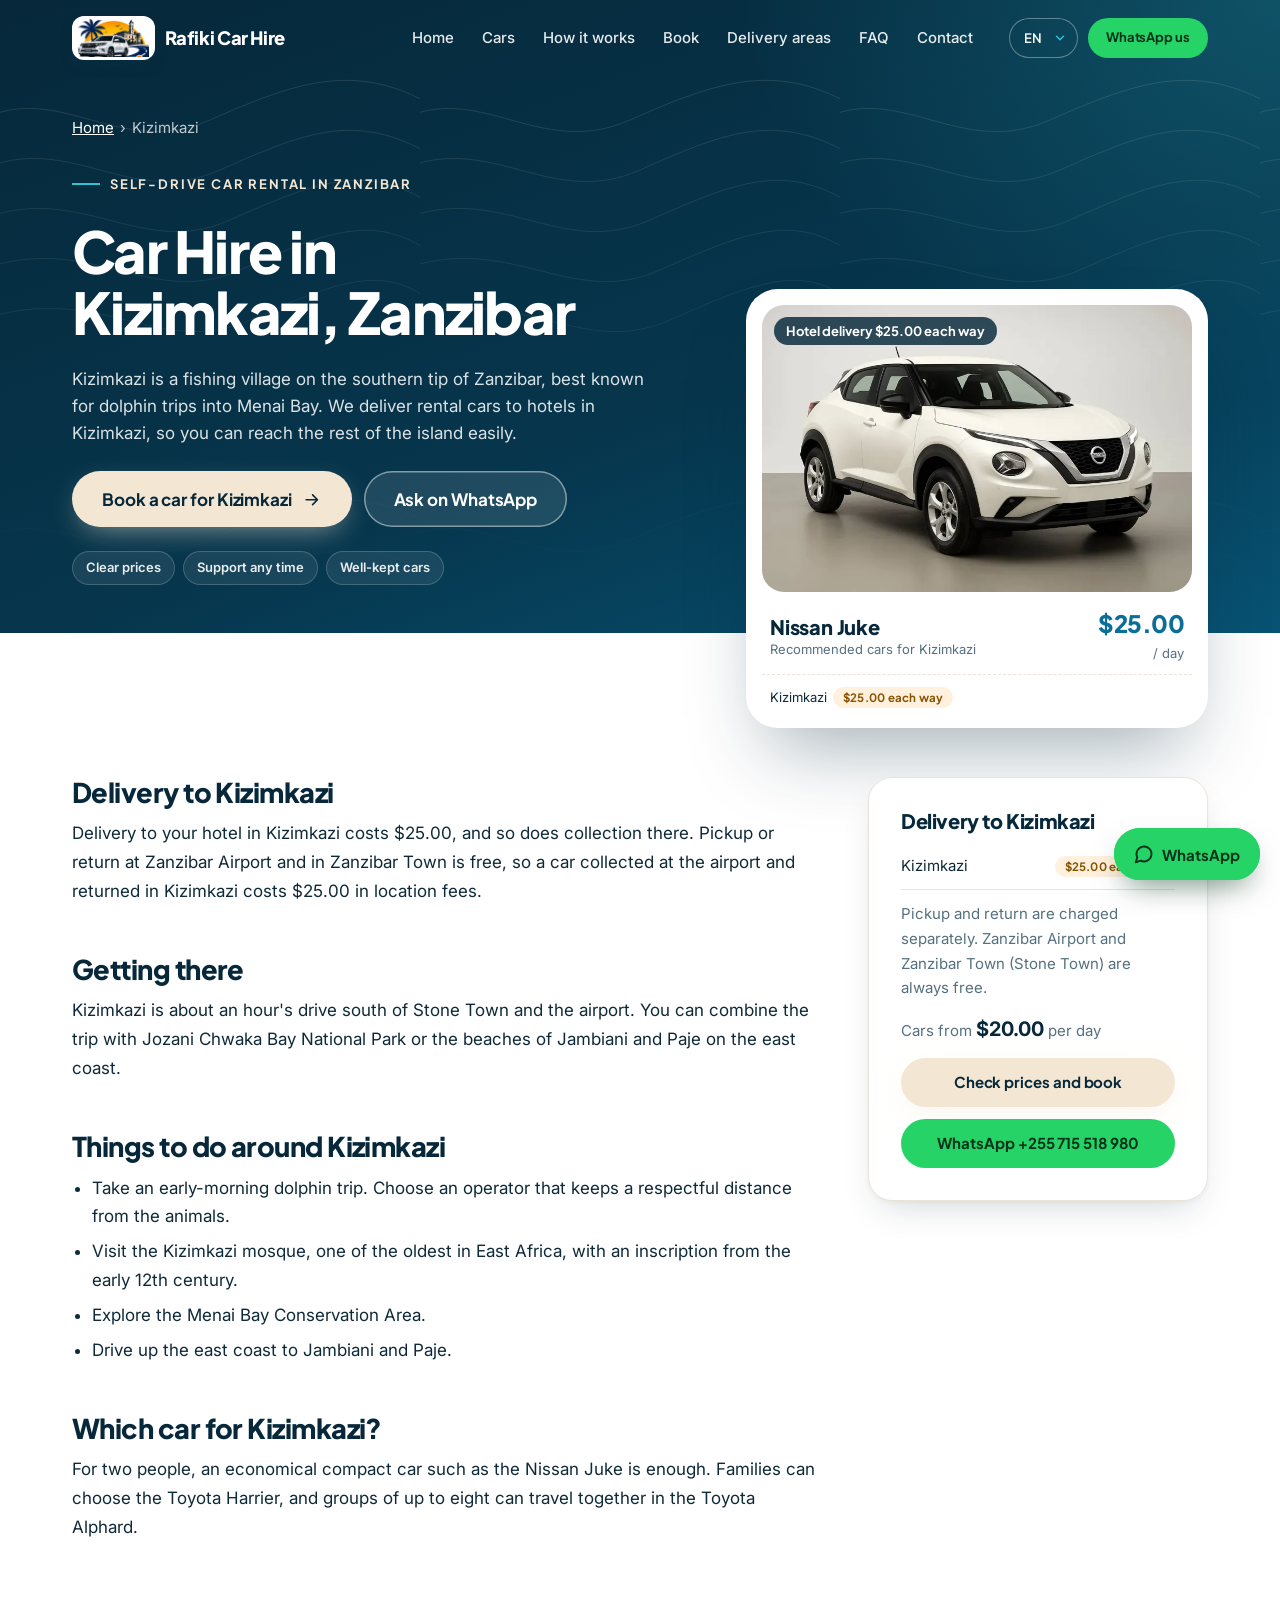
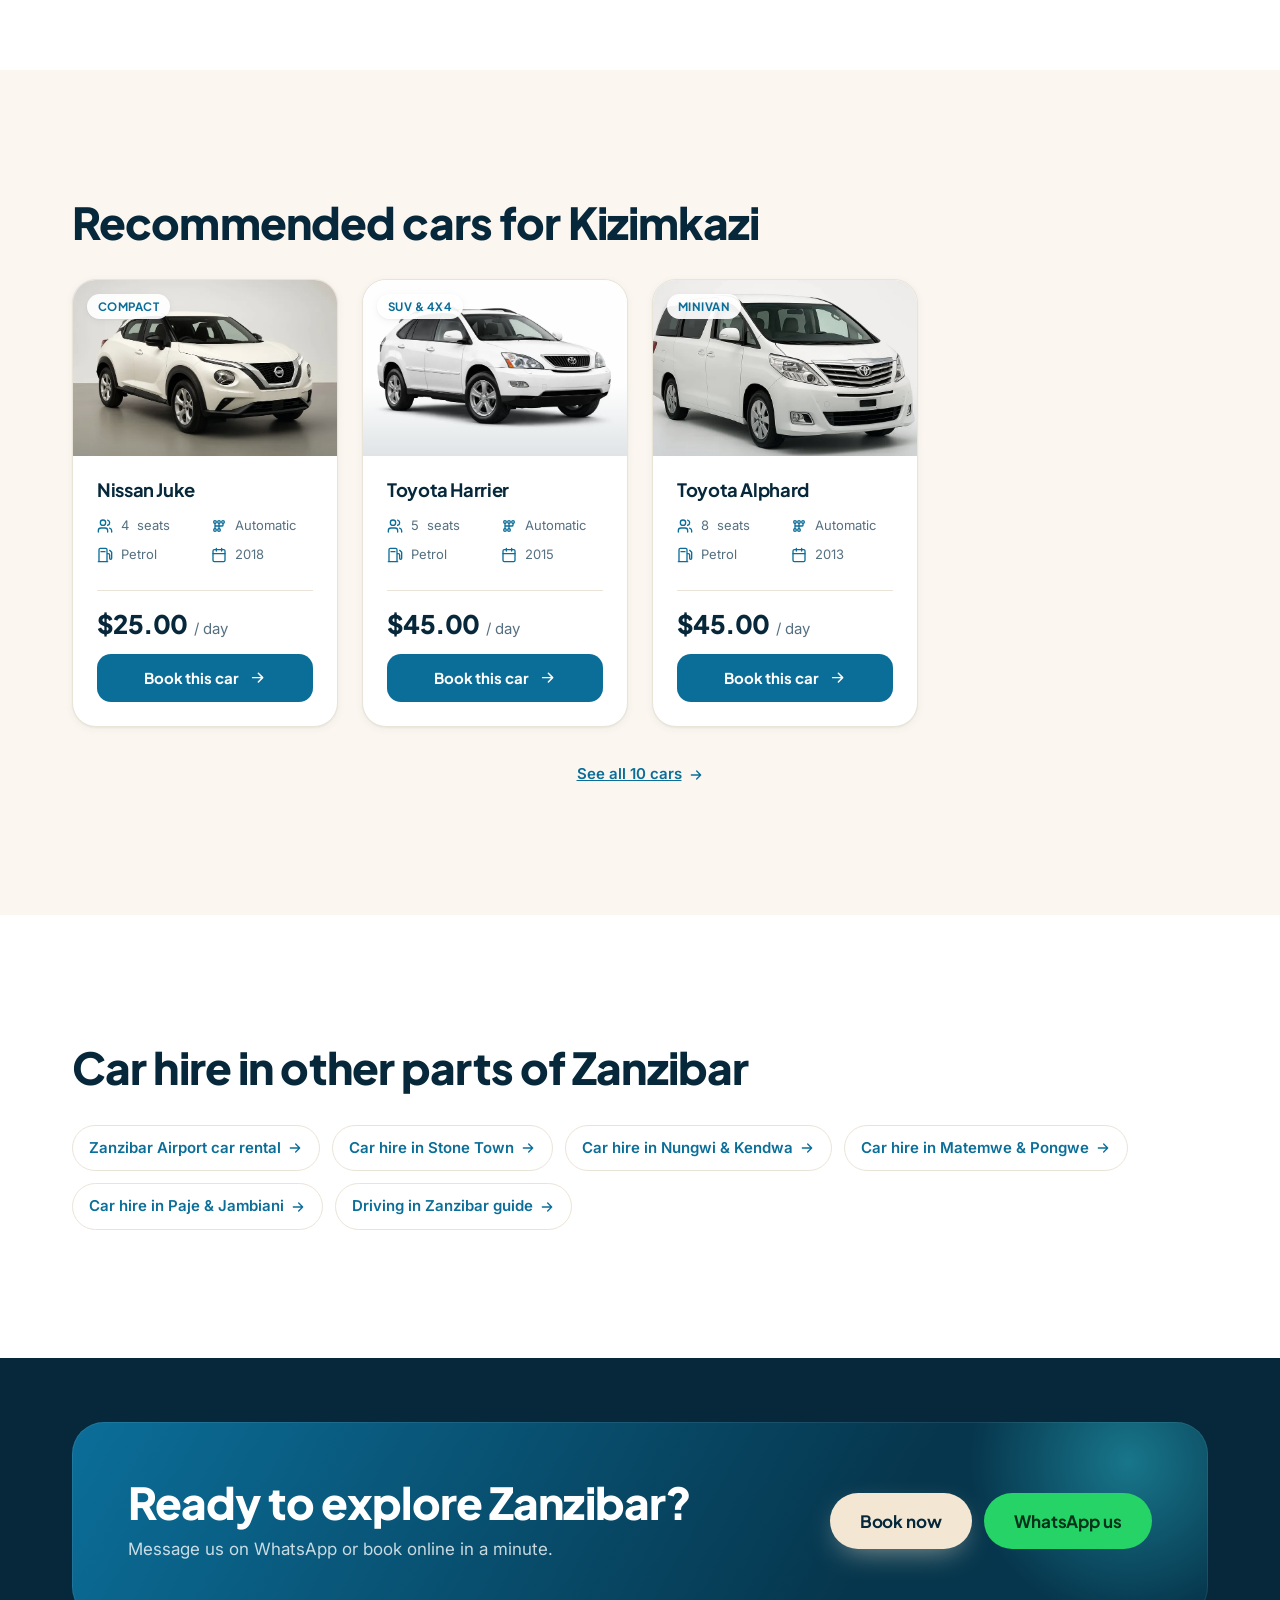
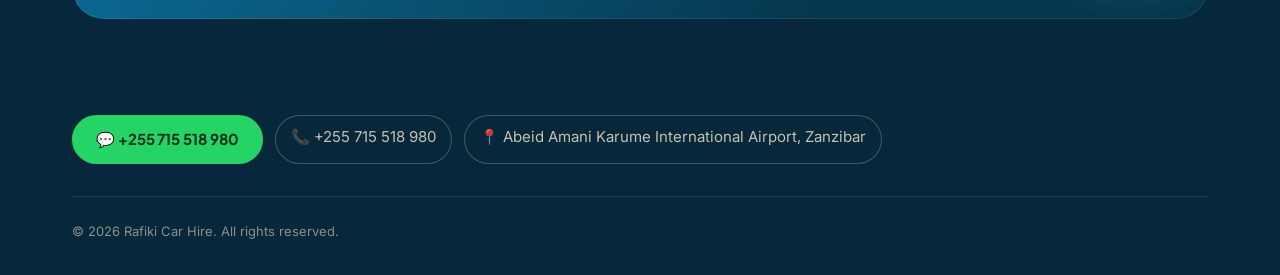
==== commit 1a7e7283: "commit" ====
--- a/car-hire-kizimkazi/index.html
+++ b/car-hire-kizimkazi/index.html
@@ -34,102 +34,84 @@
     <link rel="stylesheet" href="../css.css" />
   </head>
   <body class="subpage">
-    <a class="skip" href="#main">Skip to content</a>
+    <a class="skip" href="#main" data-t="skip">Skip to content</a>
     <header class="hdr" id="hdr">
       <div class="wrap bar">
         <a class="logo" href="../"><span class="logo-mark"><img src="../images/logo-mark.webp" alt="" width="284" height="160" /></span><span>Rafiki Car Hire</span></a>
         <nav class="nav" id="nav" aria-label="Main">
-          <a href="../">Home</a>
-          <a href="../#fleetsec">Cars</a>
-          <a href="../#how">How it works</a>
-          <a href="../?pickup=kizimkazi#book">Book</a>
-          <a href="../#areas">Delivery areas</a>
-          <a href="../#faq">FAQ</a>
-          <a href="#contact">Contact</a>
+          <a href="../" data-t="nav_home">Home</a>
+          <a href="../#fleetsec" data-t="nav_fleet">Cars</a>
+          <a href="../#how" data-t="nav_how">How it works</a>
+          <a href="../?pickup=kizimkazi#book" data-t="nav_book">Book</a>
+          <a href="../#areas" data-t="nav_areas">Delivery areas</a>
+          <a href="../#faq" data-t="nav_faq">FAQ</a>
+          <a href="#contact" data-t="nav_contact">Contact</a>
           <div class="nav-extra">
-            <a class="btn btn-wa" href="https://wa.me/255715518980?text=Hello%20Rafiki%20Car%20Hire%2C%20I%20would%20like%20to%20rent%20a%20car%20in%20Kizimkazi." target="_blank" rel="noopener">WhatsApp us</a>
+            <select class="lang" aria-label="Language"><option value="en">English</option><option value="sw">Kiswahili</option><option value="it">Italiano</option><option value="de">Deutsch</option><option value="fr">Français</option><option value="es">Español</option></select>
+            <a class="btn btn-wa" href="https://wa.me/255715518980?text=Hello%20Rafiki%20Car%20Hire%2C%20I%20would%20like%20to%20rent%20a%20car%20in%20Kizimkazi." target="_blank" rel="noopener"><span data-t="wa">WhatsApp us</span></a>
           </div>
         </nav>
         <div class="tools">
-          <a class="btn btn-wa sm hide-m" href="https://wa.me/255715518980?text=Hello%20Rafiki%20Car%20Hire%2C%20I%20would%20like%20to%20rent%20a%20car%20in%20Kizimkazi." target="_blank" rel="noopener">WhatsApp us</a>
+          <select class="lang" id="lang" aria-label="Language"><option value="en">EN</option><option value="sw">SW</option><option value="it">IT</option><option value="de">DE</option><option value="fr">FR</option><option value="es">ES</option></select>
+          <a class="btn btn-wa sm hide-m" href="https://wa.me/255715518980?text=Hello%20Rafiki%20Car%20Hire%2C%20I%20would%20like%20to%20rent%20a%20car%20in%20Kizimkazi." target="_blank" rel="noopener"><span data-t="wa">WhatsApp us</span></a>
           <button class="menu" id="menu" type="button" aria-label="Menu" aria-controls="nav" aria-expanded="false"><span></span><span></span></button>
         </div>
       </div>
     </header>
 
     <main id="main">
-      <section class="hero">
-        <div class="hero-bg" aria-hidden="true"></div>
-        <div class="blob b1" aria-hidden="true"></div>
-        <div class="blob b2" aria-hidden="true"></div>
-
-        <div class="wrap hero-grid">
-          <div class="hero-copy">
+      <section class="phero">
+        <div class="wrap phero-grid">
+          <div class="phero-copy">
             <nav class="crumbs" aria-label="Breadcrumb">
-              <ol><li><a href="../">Home</a></li><li aria-current="page">Kizimkazi</li></ol>
+              <ol><li><a href="../" data-t="nav_home">Home</a></li><li aria-current="page"><span data-t="lbl_car-hire-kizimkazi">Kizimkazi</span></li></ol>
             </nav>
-            <p class="kicker"><span class="pulse" aria-hidden="true"></span><span>Self-drive car rental in Zanzibar</span></p>
-            <h1>Car Hire in Kizimkazi, Zanzibar</h1>
-            <p class="hero-p">Kizimkazi is a fishing village on the southern tip of Zanzibar, best known for dolphin trips into Menai Bay. We deliver rental cars to hotels in Kizimkazi, so you can reach the rest of the island easily.</p>
+            <p class="eyebrow"><span data-t="hero_kicker">Self-drive car rental in Zanzibar</span></p>
+            <h1 data-t="h1">Car Hire in Kizimkazi, Zanzibar</h1>
+            <p class="hero-p" data-t="intro">Kizimkazi is a fishing village on the southern tip of Zanzibar, best known for dolphin trips into Menai Bay. We deliver rental cars to hotels in Kizimkazi, so you can reach the rest of the island easily.</p>
             <div class="hero-cta">
-              <a class="btn btn-sand lg" href="../?pickup=kizimkazi#book">Book a car for Kizimkazi<svg class="ic" viewBox="0 0 24 24" aria-hidden="true"><path d="M5 12h14M13 6l6 6-6 6"/></svg></a>
-              <a class="btn btn-glass lg" href="https://wa.me/255715518980?text=Hello%20Rafiki%20Car%20Hire%2C%20I%20would%20like%20to%20rent%20a%20car%20in%20Kizimkazi." target="_blank" rel="noopener">Ask on WhatsApp</a>
+              <a class="btn btn-sand lg" href="../?pickup=kizimkazi#book"><span data-t="bk_car-hire-kizimkazi">Book a car for Kizimkazi</span><svg class="ic" viewBox="0 0 24 24" aria-hidden="true"><path d="M5 12h14M13 6l6 6-6 6"/></svg></a>
+              <a class="btn btn-glass lg" href="https://wa.me/255715518980?text=Hello%20Rafiki%20Car%20Hire%2C%20I%20would%20like%20to%20rent%20a%20car%20in%20Kizimkazi." target="_blank" rel="noopener"><span data-t="pg_ask">Ask on WhatsApp</span></a>
             </div>
-            <ul class="trust">
-              <li>Clear prices</li>
-              <li>Support any time</li>
-              <li>Well-kept cars</li>
+            <ul class="phero-facts">
+              <li data-t="w1t">Clear prices</li>
+              <li data-t="w3t">Support any time</li>
+              <li data-t="w4t">Well-kept cars</li>
             </ul>
           </div>
-
-          <div class="hero-visual" aria-hidden="true">
-            <div class="sun"></div>
-            <img class="hero-car" src="../images/toyota-land-cruiser-hero-zanzibar.webp" alt="" width="612" height="408" fetchpriority="high" />
-            <div class="float-chip chip-a">
-              <small>per day, from</small>
-              <b>$20.00</b>
-            </div>
-            <div class="float-chip chip-b">
-              <span class="chip-ic">✈</span><span>Hotel delivery $25.00 each way</span>
-            </div>
-          </div>
-        </div>
-
-        <div class="wrap">
-          <dl class="stats">
-            <div><dt><b>10</b></dt><dd>cars in our fleet</dd></div>
-            <div><dt><b>$20</b></dt><dd>per day, from</dd></div>
-            <div><dt><b>24/7</b></dt><dd>support on WhatsApp</dd></div>
-          </dl>
-        </div>
-
-        <div class="waves w3" aria-hidden="true"></div>
-        <div class="waves w1" aria-hidden="true"></div>
-        <div class="waves w2" aria-hidden="true"></div>
+          <figure class="phero-card">
+            <div class="pc-media"><img src="../images/cars/nissan-juke-2018-car-hire-zanzibar.webp" alt="Nissan Juke 2018 compact car for hire in Zanzibar" width="800" height="533" fetchpriority="high" decoding="async" /><span class="pc-badge" data-t="chip">Hotel delivery $25.00 each way</span></div>
+            <figcaption>
+              <span><span class="pc-name">Nissan Juke</span><span class="pc-meta" data-t="pc_meta">Recommended cars for Kizimkazi</span></span>
+              <span class="pc-price"><b>$25.00</b><span data-t="per_day">/ day</span></span>
+            </figcaption>
+            <ul class="pc-fees"><li><span>Kizimkazi</span><span class="fee-pill is-paid" data-t="area_paid">$25.00 each way</span></li></ul>
+          </figure>
+        </div>
       </section>
 
       <section class="page-body">
         <div class="wrap page-grid">
           <article class="prose">
-          <h2>Delivery to Kizimkazi</h2>
-          <p>Delivery to your hotel in Kizimkazi costs $25.00, and so does collection there. Pickup or return at Zanzibar Airport and in Zanzibar Town is free, so a car collected at the airport and returned in Kizimkazi costs $25.00 in location fees.</p>
-
-          <h2>Getting there</h2>
-          <p>Kizimkazi is about an hour&#39;s drive south of Stone Town and the airport. You can combine the trip with Jozani Chwaka Bay National Park or the beaches of Jambiani and Paje on the east coast.</p>
-
-          <h2>Things to do around Kizimkazi</h2>
-          <ul><li>Take an early-morning dolphin trip. Choose an operator that keeps a respectful distance from the animals.</li><li>Visit the Kizimkazi mosque, one of the oldest in East Africa, with an inscription from the early 12th century.</li><li>Explore the Menai Bay Conservation Area.</li><li>Drive up the east coast to Jambiani and Paje.</li></ul>
-
-          <h2>Which car for Kizimkazi?</h2>
-          <p>For two people, an economical compact car such as the Nissan Juke is enough. Families can choose the Toyota Harrier, and groups of up to eight can travel together in the Toyota Alphard.</p>
+          <h2 data-t="s0h">Delivery to Kizimkazi</h2>
+          <p data-t="s0b0">Delivery to your hotel in Kizimkazi costs $25.00, and so does collection there. Pickup or return at Zanzibar Airport and in Zanzibar Town is free, so a car collected at the airport and returned in Kizimkazi costs $25.00 in location fees.</p>
+
+          <h2 data-t="s1h">Getting there</h2>
+          <p data-t="s1b0">Kizimkazi is about an hour&#39;s drive south of Stone Town and the airport. You can combine the trip with Jozani Chwaka Bay National Park or the beaches of Jambiani and Paje on the east coast.</p>
+
+          <h2 data-t="s2h">Things to do around Kizimkazi</h2>
+          <ul><li data-t="s2b0i0">Take an early-morning dolphin trip. Choose an operator that keeps a respectful distance from the animals.</li><li data-t="s2b0i1">Visit the Kizimkazi mosque, one of the oldest in East Africa, with an inscription from the early 12th century.</li><li data-t="s2b0i2">Explore the Menai Bay Conservation Area.</li><li data-t="s2b0i3">Drive up the east coast to Jambiani and Paje.</li></ul>
+
+          <h2 data-t="s3h">Which car for Kizimkazi?</h2>
+          <p data-t="s3b0">For two people, an economical compact car such as the Nissan Juke is enough. Families can choose the Toyota Harrier, and groups of up to eight can travel together in the Toyota Alphard.</p>
           </article>
           <aside class="page-side">
             <div class="side-card">
-              <h2>Delivery to Kizimkazi</h2>
-              <ul class="fee-list"><li><span>Kizimkazi</span><span class="fee-pill is-paid">$25.00 each way</span></li></ul>
-              <p class="side-note">Pickup and return are charged separately. Zanzibar Airport and Zanzibar Town (Stone Town) are always free.</p>
-              <p class="side-from">Cars from <b>$20.00</b> per day</p>
-              <a class="btn btn-sand" href="../?pickup=kizimkazi#book">Check prices and book</a>
+              <h2 data-t="side_h">Delivery to Kizimkazi</h2>
+              <ul class="fee-list"><li><span>Kizimkazi</span><span class="fee-pill is-paid" data-t="area_paid">$25.00 each way</span></li></ul>
+              <p class="side-note" data-t="pg_side_note">Pickup and return are charged separately. Zanzibar Airport and Zanzibar Town (Stone Town) are always free.</p>
+              <p class="side-from" data-th="side_from">Cars from <b>$20.00</b> per day</p>
+              <a class="btn btn-sand" href="../?pickup=kizimkazi#book"><span data-t="pg_check">Check prices and book</span></a>
               <a class="btn btn-wa" href="https://wa.me/255715518980?text=Hello%20Rafiki%20Car%20Hire%2C%20I%20would%20like%20to%20rent%20a%20car%20in%20Kizimkazi." target="_blank" rel="noopener">WhatsApp +255 715 518 980</a>
             </div>
           </aside>
@@ -138,62 +120,62 @@
 
       <section class="page-cars">
         <div class="wrap">
-          <h2>Recommended cars for Kizimkazi</h2>
+          <h2 data-t="cars_h">Recommended cars for Kizimkazi</h2>
           <div class="grid">
     <article class="card">
-      <div class="card-media"><img src="../images/cars/nissan-juke-2018-car-hire-zanzibar.webp" alt="Nissan Juke 2018 compact car for hire in Zanzibar" width="800" height="533" loading="lazy" decoding="async"><span class="tag">Compact</span></div>
+      <div class="card-media"><img src="../images/cars/nissan-juke-2018-car-hire-zanzibar.webp" alt="Nissan Juke 2018 compact car for hire in Zanzibar" width="800" height="533" loading="lazy" decoding="async"><span class="tag" data-t="cat_small">Compact</span></div>
       <div class="cb">
         <h3>Nissan Juke</h3>
         <ul class="specs">
-          <li><svg class="ic" viewBox="0 0 24 24" aria-hidden="true"><path d="M16 21v-2a4 4 0 0 0-4-4H6a4 4 0 0 0-4 4v2"/><circle cx="9" cy="7" r="4"/><path d="M22 21v-2a4 4 0 0 0-3-3.87M16 3.13a4 4 0 0 1 0 7.75"/></svg>4 seats</li>
-          <li><svg class="ic" viewBox="0 0 24 24" aria-hidden="true"><circle cx="6" cy="6" r="2"/><circle cx="12" cy="6" r="2"/><circle cx="18" cy="6" r="2"/><circle cx="6" cy="18" r="2"/><circle cx="12" cy="18" r="2"/><path d="M6 8v8M12 8v8M18 8v3a1 1 0 0 1-1 1H6"/></svg>Automatic</li>
-          <li><svg class="ic" viewBox="0 0 24 24" aria-hidden="true"><path d="M3 22V4a2 2 0 0 1 2-2h8a2 2 0 0 1 2 2v18M2 22h14M6 7h6M15 10h2a2 2 0 0 1 2 2v5a1.5 1.5 0 0 0 3 0V8l-3-3"/></svg>Petrol</li>
+          <li><svg class="ic" viewBox="0 0 24 24" aria-hidden="true"><path d="M16 21v-2a4 4 0 0 0-4-4H6a4 4 0 0 0-4 4v2"/><circle cx="9" cy="7" r="4"/><path d="M22 21v-2a4 4 0 0 0-3-3.87M16 3.13a4 4 0 0 1 0 7.75"/></svg>4 <span data-t="seats">seats</span></li>
+          <li><svg class="ic" viewBox="0 0 24 24" aria-hidden="true"><circle cx="6" cy="6" r="2"/><circle cx="12" cy="6" r="2"/><circle cx="18" cy="6" r="2"/><circle cx="6" cy="18" r="2"/><circle cx="12" cy="18" r="2"/><path d="M6 8v8M12 8v8M18 8v3a1 1 0 0 1-1 1H6"/></svg><span data-t="v_Automatic">Automatic</span></li>
+          <li><svg class="ic" viewBox="0 0 24 24" aria-hidden="true"><path d="M3 22V4a2 2 0 0 1 2-2h8a2 2 0 0 1 2 2v18M2 22h14M6 7h6M15 10h2a2 2 0 0 1 2 2v5a1.5 1.5 0 0 0 3 0V8l-3-3"/></svg><span data-t="v_Petrol">Petrol</span></li>
           <li><svg class="ic" viewBox="0 0 24 24" aria-hidden="true"><rect x="3" y="4" width="18" height="18" rx="2"/><path d="M16 2v4M8 2v4M3 10h18"/></svg>2018</li></ul>
         <div class="card-foot">
-          <p class="price"><b>$25.00</b><span>/ day</span></p>
-          <a class="btn btn-b" href="../?car=nissan-e-class&pickup=kizimkazi#book" data-car="nissan-e-class">Book this car<svg class="ic" viewBox="0 0 24 24" aria-hidden="true"><path d="M5 12h14M13 6l6 6-6 6"/></svg></a>
+          <p class="price"><b>$25.00</b><span data-t="per_day">/ day</span></p>
+          <a class="btn btn-b" href="../?car=nissan-e-class&pickup=kizimkazi#book"><span data-t="book_car">Book this car</span><svg class="ic" viewBox="0 0 24 24" aria-hidden="true"><path d="M5 12h14M13 6l6 6-6 6"/></svg></a>
         </div>
       </div>
     </article>
     <article class="card">
-      <div class="card-media"><img src="../images/cars/toyota-harrier-2015-suv-rental-zanzibar.webp" alt="Toyota Harrier 2015 SUV for hire in Zanzibar" width="800" height="533" loading="lazy" decoding="async"><span class="tag">SUV &amp; 4x4</span></div>
+      <div class="card-media"><img src="../images/cars/toyota-harrier-2015-suv-rental-zanzibar.webp" alt="Toyota Harrier 2015 SUV for hire in Zanzibar" width="800" height="533" loading="lazy" decoding="async"><span class="tag" data-t="cat_suv">SUV &amp; 4x4</span></div>
       <div class="cb">
         <h3>Toyota Harrier</h3>
         <ul class="specs">
-          <li><svg class="ic" viewBox="0 0 24 24" aria-hidden="true"><path d="M16 21v-2a4 4 0 0 0-4-4H6a4 4 0 0 0-4 4v2"/><circle cx="9" cy="7" r="4"/><path d="M22 21v-2a4 4 0 0 0-3-3.87M16 3.13a4 4 0 0 1 0 7.75"/></svg>5 seats</li>
-          <li><svg class="ic" viewBox="0 0 24 24" aria-hidden="true"><circle cx="6" cy="6" r="2"/><circle cx="12" cy="6" r="2"/><circle cx="18" cy="6" r="2"/><circle cx="6" cy="18" r="2"/><circle cx="12" cy="18" r="2"/><path d="M6 8v8M12 8v8M18 8v3a1 1 0 0 1-1 1H6"/></svg>Automatic</li>
-          <li><svg class="ic" viewBox="0 0 24 24" aria-hidden="true"><path d="M3 22V4a2 2 0 0 1 2-2h8a2 2 0 0 1 2 2v18M2 22h14M6 7h6M15 10h2a2 2 0 0 1 2 2v5a1.5 1.5 0 0 0 3 0V8l-3-3"/></svg>Petrol</li>
+          <li><svg class="ic" viewBox="0 0 24 24" aria-hidden="true"><path d="M16 21v-2a4 4 0 0 0-4-4H6a4 4 0 0 0-4 4v2"/><circle cx="9" cy="7" r="4"/><path d="M22 21v-2a4 4 0 0 0-3-3.87M16 3.13a4 4 0 0 1 0 7.75"/></svg>5 <span data-t="seats">seats</span></li>
+          <li><svg class="ic" viewBox="0 0 24 24" aria-hidden="true"><circle cx="6" cy="6" r="2"/><circle cx="12" cy="6" r="2"/><circle cx="18" cy="6" r="2"/><circle cx="6" cy="18" r="2"/><circle cx="12" cy="18" r="2"/><path d="M6 8v8M12 8v8M18 8v3a1 1 0 0 1-1 1H6"/></svg><span data-t="v_Automatic">Automatic</span></li>
+          <li><svg class="ic" viewBox="0 0 24 24" aria-hidden="true"><path d="M3 22V4a2 2 0 0 1 2-2h8a2 2 0 0 1 2 2v18M2 22h14M6 7h6M15 10h2a2 2 0 0 1 2 2v5a1.5 1.5 0 0 0 3 0V8l-3-3"/></svg><span data-t="v_Petrol">Petrol</span></li>
           <li><svg class="ic" viewBox="0 0 24 24" aria-hidden="true"><rect x="3" y="4" width="18" height="18" rx="2"/><path d="M16 2v4M8 2v4M3 10h18"/></svg>2015</li></ul>
         <div class="card-foot">
-          <p class="price"><b>$45.00</b><span>/ day</span></p>
-          <a class="btn btn-b" href="../?car=toyota-g-class&pickup=kizimkazi#book" data-car="toyota-g-class">Book this car<svg class="ic" viewBox="0 0 24 24" aria-hidden="true"><path d="M5 12h14M13 6l6 6-6 6"/></svg></a>
+          <p class="price"><b>$45.00</b><span data-t="per_day">/ day</span></p>
+          <a class="btn btn-b" href="../?car=toyota-g-class&pickup=kizimkazi#book"><span data-t="book_car">Book this car</span><svg class="ic" viewBox="0 0 24 24" aria-hidden="true"><path d="M5 12h14M13 6l6 6-6 6"/></svg></a>
         </div>
       </div>
     </article>
     <article class="card">
-      <div class="card-media"><img src="../images/cars/toyota-alphard-minivan-rental-zanzibar.webp" alt="Toyota Alphard 2013 minivan for hire in Zanzibar" width="800" height="533" loading="lazy" decoding="async"><span class="tag">Minivan</span></div>
+      <div class="card-media"><img src="../images/cars/toyota-alphard-minivan-rental-zanzibar.webp" alt="Toyota Alphard 2013 minivan for hire in Zanzibar" width="800" height="533" loading="lazy" decoding="async"><span class="tag" data-t="cat_van">Minivan</span></div>
       <div class="cb">
         <h3>Toyota Alphard</h3>
         <ul class="specs">
-          <li><svg class="ic" viewBox="0 0 24 24" aria-hidden="true"><path d="M16 21v-2a4 4 0 0 0-4-4H6a4 4 0 0 0-4 4v2"/><circle cx="9" cy="7" r="4"/><path d="M22 21v-2a4 4 0 0 0-3-3.87M16 3.13a4 4 0 0 1 0 7.75"/></svg>8 seats</li>
-          <li><svg class="ic" viewBox="0 0 24 24" aria-hidden="true"><circle cx="6" cy="6" r="2"/><circle cx="12" cy="6" r="2"/><circle cx="18" cy="6" r="2"/><circle cx="6" cy="18" r="2"/><circle cx="12" cy="18" r="2"/><path d="M6 8v8M12 8v8M18 8v3a1 1 0 0 1-1 1H6"/></svg>Automatic</li>
-          <li><svg class="ic" viewBox="0 0 24 24" aria-hidden="true"><path d="M3 22V4a2 2 0 0 1 2-2h8a2 2 0 0 1 2 2v18M2 22h14M6 7h6M15 10h2a2 2 0 0 1 2 2v5a1.5 1.5 0 0 0 3 0V8l-3-3"/></svg>Petrol</li>
+          <li><svg class="ic" viewBox="0 0 24 24" aria-hidden="true"><path d="M16 21v-2a4 4 0 0 0-4-4H6a4 4 0 0 0-4 4v2"/><circle cx="9" cy="7" r="4"/><path d="M22 21v-2a4 4 0 0 0-3-3.87M16 3.13a4 4 0 0 1 0 7.75"/></svg>8 <span data-t="seats">seats</span></li>
+          <li><svg class="ic" viewBox="0 0 24 24" aria-hidden="true"><circle cx="6" cy="6" r="2"/><circle cx="12" cy="6" r="2"/><circle cx="18" cy="6" r="2"/><circle cx="6" cy="18" r="2"/><circle cx="12" cy="18" r="2"/><path d="M6 8v8M12 8v8M18 8v3a1 1 0 0 1-1 1H6"/></svg><span data-t="v_Automatic">Automatic</span></li>
+          <li><svg class="ic" viewBox="0 0 24 24" aria-hidden="true"><path d="M3 22V4a2 2 0 0 1 2-2h8a2 2 0 0 1 2 2v18M2 22h14M6 7h6M15 10h2a2 2 0 0 1 2 2v5a1.5 1.5 0 0 0 3 0V8l-3-3"/></svg><span data-t="v_Petrol">Petrol</span></li>
           <li><svg class="ic" viewBox="0 0 24 24" aria-hidden="true"><rect x="3" y="4" width="18" height="18" rx="2"/><path d="M16 2v4M8 2v4M3 10h18"/></svg>2013</li></ul>
         <div class="card-foot">
-          <p class="price"><b>$45.00</b><span>/ day</span></p>
-          <a class="btn btn-b" href="../?car=toyota-alphad&pickup=kizimkazi#book" data-car="toyota-alphad">Book this car<svg class="ic" viewBox="0 0 24 24" aria-hidden="true"><path d="M5 12h14M13 6l6 6-6 6"/></svg></a>
+          <p class="price"><b>$45.00</b><span data-t="per_day">/ day</span></p>
+          <a class="btn btn-b" href="../?car=toyota-alphad&pickup=kizimkazi#book"><span data-t="book_car">Book this car</span><svg class="ic" viewBox="0 0 24 24" aria-hidden="true"><path d="M5 12h14M13 6l6 6-6 6"/></svg></a>
         </div>
       </div>
     </article>
           </div>
-          <p class="all-cars"><a href="../#fleetsec">See all 10 cars<svg class="ic" viewBox="0 0 24 24" aria-hidden="true"><path d="M5 12h14M13 6l6 6-6 6"/></svg></a></p>
+          <p class="all-cars"><a href="../#fleetsec"><span data-t="all_cars">See all 10 cars</span><svg class="ic" viewBox="0 0 24 24" aria-hidden="true"><path d="M5 12h14M13 6l6 6-6 6"/></svg></a></p>
         </div>
       </section>
 
       <section class="page-more">
         <div class="wrap">
-          <h2>Car hire in other parts of Zanzibar</h2>
-          <ul class="area-links"><li><a href="../car-hire-zanzibar-airport/">Zanzibar Airport car rental<svg class="ic" viewBox="0 0 24 24" aria-hidden="true"><path d="M5 12h14M13 6l6 6-6 6"/></svg></a></li><li><a href="../car-hire-stone-town/">Car hire in Stone Town<svg class="ic" viewBox="0 0 24 24" aria-hidden="true"><path d="M5 12h14M13 6l6 6-6 6"/></svg></a></li><li><a href="../car-hire-nungwi-kendwa/">Car hire in Nungwi &amp; Kendwa<svg class="ic" viewBox="0 0 24 24" aria-hidden="true"><path d="M5 12h14M13 6l6 6-6 6"/></svg></a></li><li><a href="../car-hire-matemwe-pongwe/">Car hire in Matemwe &amp; Pongwe<svg class="ic" viewBox="0 0 24 24" aria-hidden="true"><path d="M5 12h14M13 6l6 6-6 6"/></svg></a></li><li><a href="../car-hire-paje-jambiani/">Car hire in Paje &amp; Jambiani<svg class="ic" viewBox="0 0 24 24" aria-hidden="true"><path d="M5 12h14M13 6l6 6-6 6"/></svg></a></li><li><a href="../driving-in-zanzibar/">Driving in Zanzibar guide<svg class="ic" viewBox="0 0 24 24" aria-hidden="true"><path d="M5 12h14M13 6l6 6-6 6"/></svg></a></li></ul>
+          <h2 data-t="pg_more">Car hire in other parts of Zanzibar</h2>
+          <ul class="area-links"><li><a href="../car-hire-zanzibar-airport/"><span data-t="lk_car-hire-zanzibar-airport">Zanzibar Airport car rental</span><svg class="ic" viewBox="0 0 24 24" aria-hidden="true"><path d="M5 12h14M13 6l6 6-6 6"/></svg></a></li><li><a href="../car-hire-stone-town/"><span data-t="lk_car-hire-stone-town">Car hire in Stone Town</span><svg class="ic" viewBox="0 0 24 24" aria-hidden="true"><path d="M5 12h14M13 6l6 6-6 6"/></svg></a></li><li><a href="../car-hire-nungwi-kendwa/"><span data-t="lk_car-hire-nungwi-kendwa">Car hire in Nungwi &amp; Kendwa</span><svg class="ic" viewBox="0 0 24 24" aria-hidden="true"><path d="M5 12h14M13 6l6 6-6 6"/></svg></a></li><li><a href="../car-hire-matemwe-pongwe/"><span data-t="lk_car-hire-matemwe-pongwe">Car hire in Matemwe &amp; Pongwe</span><svg class="ic" viewBox="0 0 24 24" aria-hidden="true"><path d="M5 12h14M13 6l6 6-6 6"/></svg></a></li><li><a href="../car-hire-paje-jambiani/"><span data-t="lk_car-hire-paje-jambiani">Car hire in Paje &amp; Jambiani</span><svg class="ic" viewBox="0 0 24 24" aria-hidden="true"><path d="M5 12h14M13 6l6 6-6 6"/></svg></a></li><li><a href="../driving-in-zanzibar/"><span data-t="lk_driving-in-zanzibar">Driving in Zanzibar guide</span><svg class="ic" viewBox="0 0 24 24" aria-hidden="true"><path d="M5 12h14M13 6l6 6-6 6"/></svg></a></li></ul>
         </div>
       </section>
     </main>
@@ -202,18 +184,18 @@
       <div class="wrap">
         <div class="cta-band">
           <div>
-            <h2>Ready to explore Zanzibar?</h2>
-            <p>Message us on WhatsApp or book online in a minute.</p>
+            <h2 data-t="cta_h">Ready to explore Zanzibar?</h2>
+            <p data-t="pg_cta_p">Message us on WhatsApp or book online in a minute.</p>
           </div>
           <div class="cta-actions">
-            <a class="btn btn-sand lg" href="../?pickup=kizimkazi#book">Book now</a>
-            <a class="btn btn-wa lg" href="https://wa.me/255715518980?text=Hello%20Rafiki%20Car%20Hire%2C%20I%20would%20like%20to%20rent%20a%20car%20in%20Kizimkazi." target="_blank" rel="noopener">WhatsApp us</a>
+            <a class="btn btn-sand lg" href="../?pickup=kizimkazi#book"><span data-t="cta_book">Book now</span></a>
+            <a class="btn btn-wa lg" href="https://wa.me/255715518980?text=Hello%20Rafiki%20Car%20Hire%2C%20I%20would%20like%20to%20rent%20a%20car%20in%20Kizimkazi." target="_blank" rel="noopener"><span data-t="wa">WhatsApp us</span></a>
           </div>
         </div>
         <div class="foot-contact page-contact"><a class="btn btn-wa" href="https://wa.me/255715518980" target="_blank" rel="noopener">💬 +255 715 518 980</a>
    <a class="addr" href="tel:+255715518980">📞 +255 715 518 980</a>
    <a class="addr" href="https://maps.google.com/?q=Abeid%20Amani%20Karume%20International%20Airport%2C%20Zanzibar" target="_blank" rel="noopener">📍 Abeid Amani Karume International Airport, Zanzibar</a></div>
-        <p class="copy">© 2026 Rafiki Car Hire. All rights reserved.</p>
+        <p class="copy">© 2026 Rafiki Car Hire. <span data-t="rights">All rights reserved.</span></p>
       </div>
     </footer>
 
@@ -221,6 +203,7 @@
       <svg viewBox="0 0 24 24" aria-hidden="true"><path d="M7.9 20A9 9 0 1 0 4 16.1L2 22Z" /></svg>
       <span>WhatsApp</span>
     </a>
+    <script type="application/json" id="i18n">{"en":{"__title":"Car Hire Kizimkazi, Zanzibar | Hotel Delivery | Rafiki Car Hire","s0h":"Delivery to Kizimkazi","s0b0":"Delivery to your hotel in Kizimkazi costs $25.00, and so does collection there. Pickup or return at Zanzibar Airport and in Zanzibar Town is free, so a car collected at the airport and returned in Kizimkazi costs $25.00 in location fees.","s1h":"Getting there","s1b0":"Kizimkazi is about an hour's drive south of Stone Town and the airport. You can combine the trip with Jozani Chwaka Bay National Park or the beaches of Jambiani and Paje on the east coast.","s2h":"Things to do around Kizimkazi","s2b0i0":"Take an early-morning dolphin trip. Choose an operator that keeps a respectful distance from the animals.","s2b0i1":"Visit the Kizimkazi mosque, one of the oldest in East Africa, with an inscription from the early 12th century.","s2b0i2":"Explore the Menai Bay Conservation Area.","s2b0i3":"Drive up the east coast to Jambiani and Paje.","s3h":"Which car for Kizimkazi?","s3b0":"For two people, an economical compact car such as the Nissan Juke is enough. Families can choose the Toyota Harrier, and groups of up to eight can travel together in the Toyota Alphard.","area_paid":"$25.00 each way","lk_car-hire-zanzibar-airport":"Zanzibar Airport car rental","lk_car-hire-stone-town":"Car hire in Stone Town","lk_car-hire-nungwi-kendwa":"Car hire in Nungwi & Kendwa","lk_car-hire-matemwe-pongwe":"Car hire in Matemwe & Pongwe","lk_car-hire-paje-jambiani":"Car hire in Paje & Jambiani","lk_driving-in-zanzibar":"Driving in Zanzibar guide","chip":"Hotel delivery $25.00 each way","pc_meta":"Recommended cars for Kizimkazi","per_day":"/ day","skip":"Skip to content","nav_home":"Home","nav_fleet":"Cars","nav_how":"How it works","nav_book":"Book","nav_areas":"Delivery areas","nav_faq":"FAQ","nav_contact":"Contact","wa":"WhatsApp us","lbl_car-hire-kizimkazi":"Kizimkazi","hero_kicker":"Self-drive car rental in Zanzibar","h1":"Car Hire in Kizimkazi, Zanzibar","intro":"Kizimkazi is a fishing village on the southern tip of Zanzibar, best known for dolphin trips into Menai Bay. We deliver rental cars to hotels in Kizimkazi, so you can reach the rest of the island easily.","bk_car-hire-kizimkazi":"Book a car for Kizimkazi","pg_ask":"Ask on WhatsApp","w1t":"Clear prices","w3t":"Support any time","w4t":"Well-kept cars","side_h":"Delivery to Kizimkazi","pg_side_note":"Pickup and return are charged separately. Zanzibar Airport and Zanzibar Town (Stone Town) are always free.","side_from":"Cars from \u003cb>$20.00\u003c/b> per day","pg_check":"Check prices and book","cars_h":"Recommended cars for Kizimkazi","cat_small":"Compact","seats":"seats","v_Automatic":"Automatic","v_Petrol":"Petrol","book_car":"Book this car","cat_suv":"SUV & 4x4","cat_van":"Minivan","all_cars":"See all 10 cars","pg_more":"Car hire in other parts of Zanzibar","cta_h":"Ready to explore Zanzibar?","pg_cta_p":"Message us on WhatsApp or book online in a minute.","cta_book":"Book now","rights":"All rights reserved."},"sw":{"__title":"Kukodisha Gari Kizimkazi, Zanzibar | Rafiki Car Hire","s0h":"Kuleta gari Kizimkazi","s0b0":"Kuleta gari hotelini kwako Kizimkazi ni $25.00, na kulichukua huko pia ni $25.00. Kuchukua au kurudisha uwanja wa ndege wa Zanzibar na Mji wa Zanzibar ni bure, hivyo gari linalochukuliwa uwanja wa ndege na kurudishwa Kizimkazi ni $25.00 ada za mahali.","s1h":"Jinsi ya kufika","s1b0":"Kizimkazi iko takriban saa moja kwa gari kusini mwa Stone Town na uwanja wa ndege. Unaweza kuunganisha safari na Hifadhi ya Taifa ya Jozani Chwaka Bay au fukwe za Jambiani na Paje pwani ya mashariki.","s2h":"Mambo ya kufanya karibu na Kizimkazi","s2b0i0":"Nenda safari ya asubuhi na mapema kuona pomboo. Chagua mwendeshaji anayeheshimu umbali kutoka kwa wanyama.","s2b0i1":"Tembelea msikiti wa Kizimkazi, mmoja wa misikiti ya zamani zaidi Afrika Mashariki, wenye maandishi ya mwanzoni mwa karne ya 12.","s2b0i2":"Gundua Eneo la Hifadhi la Ghuba ya Menai.","s2b0i3":"Endesha kwa pwani ya mashariki hadi Jambiani na Paje.","s3h":"Gari gani kwa Kizimkazi?","s3b0":"Kwa watu wawili, gari dogo la gharama nafuu kama Nissan Juke linatosha. Familia zinaweza kuchagua Toyota Harrier, na makundi ya hadi watu wanane yanaweza kusafiri pamoja kwa Toyota Alphard.","area_paid":"$25.00 kila upande","lk_car-hire-zanzibar-airport":"Kukodisha gari uwanja wa ndege","lk_car-hire-stone-town":"Kukodisha gari Stone Town","lk_car-hire-nungwi-kendwa":"Kukodisha gari Nungwi na Kendwa","lk_car-hire-matemwe-pongwe":"Kukodisha gari Matemwe na Pongwe","lk_car-hire-paje-jambiani":"Kukodisha gari Paje na Jambiani","lk_driving-in-zanzibar":"Mwongozo wa kuendesha Zanzibar","chip":"Kuleta hotelini $25.00 kila upande","pc_meta":"Magari tunayopendekeza: Kizimkazi","per_day":"/ siku","skip":"Ruka hadi maudhui","nav_home":"Nyumbani","nav_fleet":"Magari","nav_how":"Jinsi inavyofanya kazi","nav_book":"Weka nafasi","nav_areas":"Maeneo tunayofikia","nav_faq":"Maswali","nav_contact":"Mawasiliano","wa":"Tuandikie WhatsApp","lbl_car-hire-kizimkazi":"Kizimkazi","hero_kicker":"Kukodisha magari Zanzibar","h1":"Kukodisha gari Kizimkazi, Zanzibar","intro":"Kizimkazi ni kijiji cha wavuvi kwenye ncha ya kusini ya Zanzibar, maarufu zaidi kwa safari za kuona pomboo ndani ya Ghuba ya Menai. Tunaleta magari ya kukodi hotelini Kizimkazi, ili ufike sehemu nyingine za kisiwa kwa urahisi.","bk_car-hire-kizimkazi":"Weka nafasi Kizimkazi","pg_ask":"Uliza kupitia WhatsApp","w1t":"Bei wazi","w3t":"Msaada wakati wowote","w4t":"Magari yaliyotunzwa","side_h":"Kuleta gari: Kizimkazi","pg_side_note":"Kuleta na kurudisha hutozwa kila kimoja. Uwanja wa ndege wa Zanzibar na Mji wa Zanzibar (Stone Town) ni bure kila wakati.","side_from":"Magari kuanzia \u003cb>$20.00\u003c/b> kwa siku","pg_check":"Angalia bei na weka nafasi","cars_h":"Magari tunayopendekeza: Kizimkazi","cat_small":"Magari madogo","seats":"viti","v_Automatic":"Automatiki","v_Petrol":"Petroli","book_car":"Chagua gari hili","cat_suv":"SUV na 4x4","cat_van":"Minivan","all_cars":"Tazama magari yote 10","pg_more":"Kukodisha gari maeneo mengine ya Zanzibar","cta_h":"Uko tayari kuizunguka Zanzibar?","pg_cta_p":"Tuandikie WhatsApp au weka nafasi mtandaoni kwa dakika moja.","cta_book":"Weka nafasi","rights":"Haki zote zimehifadhiwa."},"it":{"__title":"Noleggio Auto Kizimkazi, Zanzibar | Rafiki Car Hire","s0h":"Consegna a Kizimkazi","s0b0":"La consegna al tuo hotel a Kizimkazi costa $25.00, e lo stesso vale per il ritiro. Ritiro o riconsegna all'aeroporto di Zanzibar e a Zanzibar Town sono gratuiti, quindi un'auto ritirata in aeroporto e riconsegnata a Kizimkazi costa $25.00 di costi di località.","s1h":"Come arrivare","s1b0":"Kizimkazi si trova a circa un'ora di auto a sud di Stone Town e dell'aeroporto. Puoi abbinare il viaggio al Parco Nazionale di Jozani Chwaka Bay o alle spiagge di Jambiani e Paje sulla costa orientale.","s2h":"Cosa fare intorno a Kizimkazi","s2b0i0":"Fai un'uscita con i delfini al mattino presto. Scegli un operatore che mantenga una distanza rispettosa dagli animali.","s2b0i1":"Visita la moschea di Kizimkazi, una delle più antiche dell'Africa orientale, con un'iscrizione dell'inizio del XII secolo.","s2b0i2":"Esplora l'Area di Conservazione della Baia di Menai.","s2b0i3":"Risali la costa orientale fino a Jambiani e Paje.","s3h":"Quale auto per Kizimkazi?","s3b0":"Per due persone basta un'auto compatta ed economica come la Nissan Juke. Le famiglie possono scegliere la Toyota Harrier, e i gruppi fino a otto persone possono viaggiare insieme sulla Toyota Alphard.","area_paid":"$25.00 a tratta","lk_car-hire-zanzibar-airport":"Noleggio auto all'aeroporto di Zanzibar","lk_car-hire-stone-town":"Noleggio auto a Stone Town","lk_car-hire-nungwi-kendwa":"Noleggio auto a Nungwi e Kendwa","lk_car-hire-matemwe-pongwe":"Noleggio auto a Matemwe e Pongwe","lk_car-hire-paje-jambiani":"Noleggio auto a Paje e Jambiani","lk_driving-in-zanzibar":"Guidare a Zanzibar: la guida","chip":"Consegna in hotel $25.00 a tratta","pc_meta":"Auto consigliate: Kizimkazi","per_day":"/ giorno","skip":"Vai al contenuto","nav_home":"Home","nav_fleet":"Auto","nav_how":"Come funziona","nav_book":"Prenota","nav_areas":"Zone di consegna","nav_faq":"FAQ","nav_contact":"Contatti","wa":"Scrivici su WhatsApp","lbl_car-hire-kizimkazi":"Kizimkazi","hero_kicker":"Noleggio auto a Zanzibar","h1":"Noleggio auto a Kizimkazi, Zanzibar","intro":"Kizimkazi è un villaggio di pescatori sulla punta meridionale di Zanzibar, noto soprattutto per le uscite con i delfini nella baia di Menai. Consegniamo auto a noleggio negli hotel di Kizimkazi, così raggiungi facilmente il resto dell'isola.","bk_car-hire-kizimkazi":"Prenota un'auto a Kizimkazi","pg_ask":"Chiedi su WhatsApp","w1t":"Prezzi chiari","w3t":"Assistenza sempre","w4t":"Auto ben curate","side_h":"Consegna: Kizimkazi","pg_side_note":"Consegna e riconsegna si pagano separatamente. L'aeroporto di Zanzibar e Zanzibar Town (Stone Town) sono sempre gratuiti.","side_from":"Auto da \u003cb>$20.00\u003c/b> al giorno","pg_check":"Vedi i prezzi e prenota","cars_h":"Auto consigliate: Kizimkazi","cat_small":"Compatte","seats":"posti","v_Automatic":"Automatico","v_Petrol":"Benzina","book_car":"Prenota questa auto","cat_suv":"SUV e 4x4","cat_van":"Monovolume","all_cars":"Vedi tutte le 10 auto","pg_more":"Noleggio auto in altre zone di Zanzibar","cta_h":"Pronto a scoprire Zanzibar?","pg_cta_p":"Scrivici su WhatsApp o prenota online in un minuto.","cta_book":"Prenota ora","rights":"Tutti i diritti riservati."},"de":{"__title":"Mietwagen Kizimkazi, Sansibar | Rafiki Car Hire","s0h":"Lieferung nach Kizimkazi","s0b0":"Die Lieferung zu deinem Hotel in Kizimkazi kostet $25.00, die Abholung dort ebenfalls. Übernahme oder Rückgabe am Flughafen Sansibar und in Zanzibar Town sind kostenlos. Ein Auto, das du am Flughafen übernimmst und in Kizimkazi zurückgibst, kostet also $25.00 Ortsgebühren.","s1h":"Anfahrt","s1b0":"Kizimkazi liegt etwa eine Autostunde südlich von Stone Town und dem Flughafen. Du kannst die Fahrt mit dem Jozani-Chwaka-Bay-Nationalpark oder den Stränden von Jambiani und Paje an der Ostküste verbinden.","s2h":"Ausflüge rund um Kizimkazi","s2b0i0":"Mach frühmorgens eine Delfintour. Wähle einen Anbieter, der respektvollen Abstand zu den Tieren hält.","s2b0i1":"Besuch die Moschee von Kizimkazi, eine der ältesten Ostafrikas, mit einer Inschrift aus dem frühen 12. Jahrhundert.","s2b0i2":"Erkunde das Schutzgebiet der Menai-Bucht.","s2b0i3":"Fahr die Ostküste hinauf nach Jambiani und Paje.","s3h":"Welches Auto für Kizimkazi?","s3b0":"Für zwei Personen reicht ein sparsamer Kompaktwagen wie der Nissan Juke. Familien können den Toyota Harrier wählen, und Gruppen bis acht Personen reisen gemeinsam im Toyota Alphard.","area_paid":"$25.00 pro Strecke","lk_car-hire-zanzibar-airport":"Mietwagen am Flughafen Sansibar","lk_car-hire-stone-town":"Mietwagen in Stone Town","lk_car-hire-nungwi-kendwa":"Mietwagen in Nungwi & Kendwa","lk_car-hire-matemwe-pongwe":"Mietwagen in Matemwe & Pongwe","lk_car-hire-paje-jambiani":"Mietwagen in Paje & Jambiani","lk_driving-in-zanzibar":"Ratgeber: Autofahren auf Sansibar","chip":"Hotellieferung $25.00 pro Strecke","pc_meta":"Empfohlene Autos: Kizimkazi","per_day":"/ Tag","skip":"Zum Inhalt springen","nav_home":"Startseite","nav_fleet":"Autos","nav_how":"So funktioniert's","nav_book":"Buchen","nav_areas":"Liefergebiete","nav_faq":"FAQ","nav_contact":"Kontakt","wa":"Schreib uns auf WhatsApp","lbl_car-hire-kizimkazi":"Kizimkazi","hero_kicker":"Autovermietung auf Sansibar","h1":"Mietwagen in Kizimkazi, Sansibar","intro":"Kizimkazi ist ein Fischerdorf an der Südspitze Sansibars, bekannt vor allem für Delfintouren in die Menai-Bucht. Wir liefern Mietwagen zu Hotels in Kizimkazi, damit du den Rest der Insel bequem erreichst.","bk_car-hire-kizimkazi":"Auto in Kizimkazi buchen","pg_ask":"Per WhatsApp fragen","w1t":"Klare Preise","w3t":"Jederzeit Hilfe","w4t":"Gepflegte Autos","side_h":"Lieferung: Kizimkazi","pg_side_note":"Übergabe und Rückgabe werden getrennt berechnet. Der Flughafen Sansibar und Zanzibar Town (Stone Town) sind immer kostenlos.","side_from":"Autos ab \u003cb>$20.00\u003c/b> pro Tag","pg_check":"Preise prüfen und buchen","cars_h":"Empfohlene Autos: Kizimkazi","cat_small":"Kompakt","seats":"Sitze","v_Automatic":"Automatik","v_Petrol":"Benzin","book_car":"Dieses Auto buchen","cat_suv":"SUV & 4x4","cat_van":"Van","all_cars":"Alle 10 Autos ansehen","pg_more":"Mietwagen in anderen Teilen Sansibars","cta_h":"Bereit, Sansibar zu entdecken?","pg_cta_p":"Schreib uns auf WhatsApp oder buche in einer Minute online.","cta_book":"Jetzt buchen","rights":"Alle Rechte vorbehalten."},"fr":{"__title":"Location de Voiture Kizimkazi, Zanzibar | Rafiki Car Hire","s0h":"Livraison à Kizimkazi","s0b0":"La livraison à votre hôtel à Kizimkazi coûte $25.00, tout comme la reprise sur place. La prise en charge ou le retour à l'aéroport de Zanzibar et à Zanzibar Town sont gratuits : une voiture prise à l'aéroport et rendue à Kizimkazi coûte donc $25.00 de frais de lieu.","s1h":"Comment s'y rendre","s1b0":"Kizimkazi est à environ une heure de route au sud de Stone Town et de l'aéroport. Vous pouvez combiner le trajet avec le parc national de Jozani Chwaka Bay ou les plages de Jambiani et Paje sur la côte est.","s2h":"À faire autour de Kizimkazi","s2b0i0":"Partez tôt le matin observer les dauphins. Choisissez un prestataire qui garde une distance respectueuse avec les animaux.","s2b0i1":"Visitez la mosquée de Kizimkazi, l'une des plus anciennes d'Afrique de l'Est, avec une inscription du début du XIIe siècle.","s2b0i2":"Explorez l'aire de conservation de la baie de Menai.","s2b0i3":"Remontez la côte est jusqu'à Jambiani et Paje.","s3h":"Quelle voiture pour Kizimkazi ?","s3b0":"Pour deux personnes, une citadine économique comme le Nissan Juke suffit. Les familles peuvent choisir le Toyota Harrier, et les groupes jusqu'à huit personnes peuvent voyager ensemble dans le Toyota Alphard.","area_paid":"$25.00 par trajet","lk_car-hire-zanzibar-airport":"Location de voiture à l'aéroport de Zanzibar","lk_car-hire-stone-town":"Location de voiture à Stone Town","lk_car-hire-nungwi-kendwa":"Location de voiture à Nungwi et Kendwa","lk_car-hire-matemwe-pongwe":"Location de voiture à Matemwe et Pongwe","lk_car-hire-paje-jambiani":"Location de voiture à Paje et Jambiani","lk_driving-in-zanzibar":"Guide : conduire à Zanzibar","chip":"Livraison à l'hôtel $25.00 par trajet","pc_meta":"Voitures recommandées : Kizimkazi","per_day":"/ jour","skip":"Aller au contenu","nav_home":"Accueil","nav_fleet":"Voitures","nav_how":"Comment ça marche","nav_book":"Réserver","nav_areas":"Zones de livraison","nav_faq":"FAQ","nav_contact":"Contact","wa":"Écrivez-nous sur WhatsApp","lbl_car-hire-kizimkazi":"Kizimkazi","hero_kicker":"Location de voitures à Zanzibar","h1":"Location de voiture à Kizimkazi, Zanzibar","intro":"Kizimkazi est un village de pêcheurs à la pointe sud de Zanzibar, surtout connu pour les sorties avec les dauphins dans la baie de Menai. Nous livrons des voitures de location aux hôtels de Kizimkazi, pour rejoindre facilement le reste de l'île.","bk_car-hire-kizimkazi":"Réserver à Kizimkazi","pg_ask":"Demander sur WhatsApp","w1t":"Prix clairs","w3t":"Assistance à toute heure","w4t":"Voitures bien entretenues","side_h":"Livraison : Kizimkazi","pg_side_note":"La livraison et le retour sont facturés séparément. L'aéroport de Zanzibar et Zanzibar Town (Stone Town) sont toujours gratuits.","side_from":"Voitures à partir de \u003cb>$20.00\u003c/b> par jour","pg_check":"Voir les prix et réserver","cars_h":"Voitures recommandées : Kizimkazi","cat_small":"Citadines","seats":"places","v_Automatic":"Automatique","v_Petrol":"Essence","book_car":"Réserver cette voiture","cat_suv":"SUV et 4x4","cat_van":"Monospaces","all_cars":"Voir les 10 voitures","pg_more":"Location de voiture ailleurs à Zanzibar","cta_h":"Prêt à explorer Zanzibar ?","pg_cta_p":"Écrivez-nous sur WhatsApp ou réservez en ligne en une minute.","cta_book":"Réserver","rights":"Tous droits réservés."},"es":{"__title":"Alquiler de Coches Kizimkazi, Zanzíbar | Rafiki Car Hire","s0h":"Entrega en Kizimkazi","s0b0":"La entrega en tu hotel de Kizimkazi cuesta $25.00, y la recogida allí también. La recogida o devolución en el aeropuerto de Zanzíbar y en Zanzibar Town son gratis, así que un coche recogido en el aeropuerto y devuelto en Kizimkazi cuesta $25.00 en cargos de ubicación.","s1h":"Cómo llegar","s1b0":"Kizimkazi está a una hora en coche al sur de Stone Town y del aeropuerto. Puedes combinar el viaje con el Parque Nacional de Jozani Chwaka Bay o con las playas de Jambiani y Paje en la costa este.","s2h":"Qué hacer cerca de Kizimkazi","s2b0i0":"Haz una salida temprano por la mañana para ver delfines. Elige un operador que mantenga una distancia respetuosa con los animales.","s2b0i1":"Visita la mezquita de Kizimkazi, una de las más antiguas de África oriental, con una inscripción de principios del siglo XII.","s2b0i2":"Explora el Área de Conservación de la Bahía de Menai.","s2b0i3":"Sube por la costa este hasta Jambiani y Paje.","s3h":"¿Qué coche para Kizimkazi?","s3b0":"Para dos personas basta un compacto económico como el Nissan Juke. Las familias pueden elegir el Toyota Harrier, y los grupos de hasta ocho personas pueden viajar juntos en el Toyota Alphard.","area_paid":"$25.00 por trayecto","lk_car-hire-zanzibar-airport":"Alquiler de coches en el aeropuerto de Zanzíbar","lk_car-hire-stone-town":"Alquiler de coches en Stone Town","lk_car-hire-nungwi-kendwa":"Alquiler de coches en Nungwi y Kendwa","lk_car-hire-matemwe-pongwe":"Alquiler de coches en Matemwe y Pongwe","lk_car-hire-paje-jambiani":"Alquiler de coches en Paje y Jambiani","lk_driving-in-zanzibar":"Guía para conducir en Zanzíbar","chip":"Entrega en hotel $25.00 por trayecto","pc_meta":"Coches recomendados: Kizimkazi","per_day":"/ día","skip":"Ir al contenido","nav_home":"Inicio","nav_fleet":"Coches","nav_how":"Cómo funciona","nav_book":"Reservar","nav_areas":"Zonas de entrega","nav_faq":"Preguntas","nav_contact":"Contacto","wa":"Escríbenos por WhatsApp","lbl_car-hire-kizimkazi":"Kizimkazi","hero_kicker":"Alquiler de coches en Zanzíbar","h1":"Alquiler de coches en Kizimkazi, Zanzíbar","intro":"Kizimkazi es un pueblo de pescadores en el extremo sur de Zanzíbar, conocido sobre todo por las salidas para ver delfines en la bahía de Menai. Entregamos coches de alquiler en hoteles de Kizimkazi para que llegues fácilmente al resto de la isla.","bk_car-hire-kizimkazi":"Reservar en Kizimkazi","pg_ask":"Preguntar por WhatsApp","w1t":"Precios claros","w3t":"Ayuda a cualquier hora","w4t":"Coches bien cuidados","side_h":"Entrega: Kizimkazi","pg_side_note":"La entrega y la devolución se cobran por separado. El aeropuerto de Zanzíbar y Zanzibar Town (Stone Town) son siempre gratis.","side_from":"Coches desde \u003cb>$20.00\u003c/b> al día","pg_check":"Ver precios y reservar","cars_h":"Coches recomendados: Kizimkazi","cat_small":"Compactos","seats":"plazas","v_Automatic":"Automático","v_Petrol":"Gasolina","book_car":"Reservar este coche","cat_suv":"SUV y 4x4","cat_van":"Monovolúmenes","all_cars":"Ver los 10 coches","pg_more":"Alquiler de coches en otras zonas de Zanzíbar","cta_h":"¿Listo para descubrir Zanzíbar?","pg_cta_p":"Escríbenos por WhatsApp o reserva online en un minuto.","cta_book":"Reservar ahora","rights":"Todos los derechos reservados."}}</script>
     <script src="../analytics.js"></script>
     <script src="../page.js"></script>
   </body>
--- a/css.css
+++ b/css.css
@@ -3177,3 +3177,929 @@
     backdrop-filter: none
   }
 }
+
+
+/* =========================================================
+   HOME HERO: cinematic (home page only)
+   ========================================================= */
+.hero-home {
+  min-height: min(100svh, 980px);
+  padding: calc(var(--hdr) + 40px) 0 28px;
+  justify-content: space-between;
+  background: var(--ink);
+  isolation: isolate
+}
+
+.hero-home::after {
+  display: none
+}
+
+.hero-home .hero-bg {
+  inset: -4% 0 -12%;
+  background: none;
+  transform: none;
+  overflow: hidden
+}
+
+.hero-photo {
+  position: absolute;
+  inset: 0;
+  background: url(images/hero.webp) center 62%/cover;
+  transform-origin: 70% 60%;
+  animation: kenburns 26s cubic-bezier(.25, .1, .25, 1) both
+}
+
+@keyframes kenburns {
+  from {
+    transform: scale(1.22) translate3d(2%, 1%, 0);
+    filter: saturate(.85) brightness(.92)
+  }
+
+  to {
+    transform: scale(1.04) translate3d(0, 0, 0);
+    filter: saturate(1.15) brightness(1.08)
+  }
+}
+
+.hero-shade {
+  position: absolute;
+  inset: 0;
+  z-index: 0;
+  pointer-events: none;
+  background:
+    linear-gradient(180deg, rgba(4, 28, 42, .6) 0%, rgba(4, 28, 42, 0) 20%),
+    linear-gradient(0deg, rgba(6, 40, 58, .9) 0%, rgba(6, 40, 58, .35) 20%, rgba(6, 40, 58, 0) 42%),
+    linear-gradient(95deg, rgba(4, 28, 42, .86) 0%, rgba(6, 54, 77, .58) 36%, rgba(6, 54, 77, .08) 66%, rgba(6, 54, 77, 0) 100%)
+}
+
+.hero-glow {
+  position: absolute;
+  z-index: 0;
+  top: -18%;
+  right: -8%;
+  width: 62vmax;
+  aspect-ratio: 1;
+  border-radius: 50%;
+  pointer-events: none;
+  background: radial-gradient(closest-side, rgba(243, 231, 211, .32), rgba(46, 196, 214, .1) 55%, transparent 72%);
+  mix-blend-mode: screen;
+  animation: glow 9s ease-in-out infinite alternate
+}
+
+@keyframes glow {
+  to {
+    transform: translate3d(-4%, 6%, 0) scale(1.08);
+    opacity: .7
+  }
+}
+
+.hero-home .hero-grid {
+  flex: 1;
+  grid-template-columns: minmax(0, 1.08fr) minmax(0, .92fr);
+  align-items: center;
+  padding-block: var(--s5)
+}
+
+.hero-home .kicker {
+  background: rgba(6, 40, 58, .35)
+}
+
+.hero-home h1.hh {
+  margin-top: var(--s5);
+  max-width: none;
+  font-size: clamp(2.9rem, 6.4vw, 5.4rem);
+  line-height: .98;
+  letter-spacing: -.045em;
+  text-wrap: balance
+}
+
+.hh-a,
+.hh-b {
+  display: block;
+  animation: hhIn 1.1s var(--ease) both
+}
+
+.hh-b {
+  font-style: normal;
+  padding-bottom: .08em;
+  background: linear-gradient(92deg, var(--sand) 10%, #fff 45%, var(--turq) 95%);
+  -webkit-background-clip: text;
+  background-clip: text;
+  color: transparent;
+  animation-delay: .14s
+}
+
+@keyframes hhIn {
+  from {
+    opacity: 0;
+    transform: translateY(.45em);
+    filter: blur(6px)
+  }
+}
+
+.hero-home .hero-p {
+  max-width: 44ch;
+  color: rgba(255, 255, 255, .88)
+}
+
+/* car stage */
+.hero-home .hero-visual {
+  aspect-ratio: 1.3;
+  align-self: end
+}
+
+.hero-halo {
+  position: absolute;
+  left: 8%;
+  right: 4%;
+  top: 6%;
+  aspect-ratio: 1;
+  border-radius: 50%;
+  background: radial-gradient(closest-side, rgba(46, 196, 214, .28), rgba(46, 196, 214, 0));
+  animation: rise 1.4s .3s var(--ease) both
+}
+
+.hero-road {
+  position: absolute;
+  left: -6%;
+  right: -12%;
+  bottom: 14%;
+  height: 22%;
+  border-radius: 50%;
+  background: radial-gradient(closest-side, rgba(0, 12, 20, .65), rgba(0, 12, 20, 0));
+  animation: rise 1.2s .5s var(--ease) both
+}
+
+.hero-road::before,
+.hero-road::after {
+  content: "";
+  position: absolute;
+  left: 0;
+  right: 0;
+  height: 2px;
+  border-radius: 2px;
+  background: linear-gradient(90deg, transparent, rgba(243, 231, 211, .55), transparent);
+  animation: streak 3.2s linear infinite
+}
+
+.hero-road::before {
+  top: 30%
+}
+
+.hero-road::after {
+  top: 62%;
+  opacity: .6;
+  animation-duration: 4.6s;
+  animation-delay: -1.8s
+}
+
+@keyframes streak {
+  from {
+    transform: translateX(60%) scaleX(.3);
+    opacity: 0
+  }
+
+  30% {
+    opacity: 1
+  }
+
+  to {
+    transform: translateX(-70%) scaleX(1);
+    opacity: 0
+  }
+}
+
+.hero-home .hero-car {
+  width: 118%;
+  margin: 8% 0 0 -6%;
+  filter: drop-shadow(0 34px 26px rgba(0, 12, 20, .6));
+  animation: driveIn 1.5s .25s cubic-bezier(.16, .84, .3, 1) both, idle 5s 1.8s ease-in-out infinite alternate
+}
+
+@keyframes driveIn {
+  from {
+    opacity: 0;
+    transform: translate3d(42%, 0, 0);
+    filter: blur(10px) drop-shadow(0 34px 26px rgba(0, 12, 20, .6))
+  }
+}
+
+@keyframes idle {
+  to {
+    transform: translate3d(0, -6px, 0)
+  }
+}
+
+.hero-home .chip-a {
+  top: 12%;
+  left: 0
+}
+
+/* bottom rail */
+.hero-rail-wrap {
+  position: relative;
+  z-index: 2;
+  display: flex;
+  align-items: flex-end;
+  gap: var(--s5)
+}
+
+.hero-home .hero-rail {
+  flex: 1;
+  margin-top: var(--s5);
+  max-width: none;
+  grid-template-columns: repeat(4, 1fr);
+  background: rgba(6, 40, 58, .35);
+  -webkit-backdrop-filter: blur(14px) saturate(1.3);
+  backdrop-filter: blur(14px) saturate(1.3)
+}
+
+.rail-free b {
+  color: var(--turq)
+}
+
+.hero-scroll {
+  display: flex;
+  flex-direction: column;
+  align-items: center;
+  gap: 10px;
+  padding-bottom: 6px;
+  color: rgba(255, 255, 255, .7);
+  font: 600 .7rem var(--f-display);
+  letter-spacing: .2em;
+  text-transform: uppercase;
+  text-decoration: none;
+  writing-mode: vertical-rl
+}
+
+.hero-scroll i {
+  position: relative;
+  width: 1px;
+  height: 56px;
+  overflow: hidden;
+  background: rgba(255, 255, 255, .25)
+}
+
+.hero-scroll i::after {
+  content: "";
+  position: absolute;
+  inset: 0;
+  background: var(--sand);
+  animation: scrollCue 2.2s var(--ease) infinite
+}
+
+@keyframes scrollCue {
+  from {
+    transform: translateY(-100%)
+  }
+
+  to {
+    transform: translateY(100%)
+  }
+}
+
+@media (max-width: 960px) {
+  .hero-home {
+    min-height: auto
+  }
+
+  .hero-home .hero-grid {
+    grid-template-columns: 1fr
+  }
+
+  .hero-home .hero-visual {
+    max-width: 560px;
+    aspect-ratio: 1.6;
+    margin-top: -8px
+  }
+
+  .hero-home .hero-car {
+    width: 104%;
+    margin: 4% 0 0 -2%
+  }
+
+  .hero-home .hero-rail {
+    grid-template-columns: repeat(2, 1fr)
+  }
+
+  .hero-home .hero-rail>div:nth-child(3) {
+    border-left: 0
+  }
+
+  .hero-home .hero-rail>div:nth-child(n+3) {
+    border-top: 1px solid rgba(255, 255, 255, .14)
+  }
+
+  .hero-scroll {
+    display: none
+  }
+}
+
+@media (max-width: 560px) {
+  .hero-home {
+    padding: calc(var(--hdr) + 24px) 0 20px
+  }
+
+  .hero-home h1.hh {
+    font-size: clamp(2.5rem, 12vw, 3.2rem)
+  }
+
+  .hero-home .hero-p {
+    font-size: var(--fs-md)
+  }
+
+  .hero-home .chip-a {
+    top: 0;
+    padding: 8px 12px
+  }
+
+  .hero-home .chip-a b {
+    font-size: 1.25rem
+  }
+
+  .hero-home .hero-rail>div {
+    padding: 12px 14px
+  }
+}
+
+@media (prefers-reduced-motion: reduce) {
+  .hero-photo {
+    transform: scale(1.04)
+  }
+}
+
+/* =========================================================
+   Booking form: sections, exact location, flight, extras
+   ========================================================= */
+.fset {
+  min-width: 0;
+  margin: 0;
+  padding: 0;
+  border: 0
+}
+
+.fset+.fset {
+  margin-top: var(--s6);
+  padding-top: var(--s6);
+  border-top: 1px solid var(--line)
+}
+
+.fset-h {
+  display: flex;
+  align-items: center;
+  gap: 10px;
+  width: 100%;
+  margin-bottom: var(--s4);
+  padding: 0;
+  font: 700 var(--fs-md) var(--f-display);
+  color: var(--ink);
+  letter-spacing: -.01em
+}
+
+.fset-n {
+  display: grid;
+  place-items: center;
+  width: 26px;
+  height: 26px;
+  flex: none;
+  border-radius: 50%;
+  background: var(--turq-50);
+  color: var(--ocean);
+  font: 800 .78rem var(--f-display)
+}
+
+.fset-p {
+  margin: calc(var(--s2) * -1) 0 var(--s4);
+  font-size: var(--fs-sm);
+  color: var(--muted);
+  max-width: 60ch
+}
+
+.opt {
+  display: inline-flex;
+  align-items: center;
+  padding: 1px 8px;
+  border-radius: var(--r-pill);
+  background: var(--sand-50);
+  box-shadow: inset 0 0 0 1px var(--line);
+  color: var(--muted);
+  font: 600 .68rem/1.6 var(--f-display);
+  font-style: normal;
+  letter-spacing: .04em;
+  text-transform: uppercase
+}
+
+.fset-h .opt {
+  margin-left: auto
+}
+
+.loc-group {
+  display: flex;
+  flex-direction: column;
+  gap: var(--s3);
+  min-width: 0
+}
+
+.exact {
+  animation: exactIn .35s var(--ease) both
+}
+
+.exact[hidden] {
+  display: none
+}
+
+.exact>span::before {
+  content: "";
+  display: inline-block;
+  width: 7px;
+  height: 7px;
+  margin-right: 7px;
+  border-radius: 50%;
+  background: var(--gold);
+  vertical-align: middle
+}
+
+@keyframes exactIn {
+  from {
+    opacity: 0;
+    transform: translateY(-6px)
+  }
+}
+
+.flight-note::before {
+  content: "✈";
+  font-size: .7rem
+}
+
+/* baby seat toggle card */
+.extra {
+  position: relative;
+  display: grid;
+  grid-template-columns: auto minmax(0, 1fr) auto auto;
+  align-items: center;
+  gap: 14px;
+  padding: 14px 16px;
+  border: 1.5px solid var(--line);
+  border-radius: 16px;
+  background: var(--sand-50);
+  cursor: pointer;
+  transition: border-color .2s, background-color .2s, box-shadow .2s
+}
+
+.extra:hover {
+  border-color: var(--sand-2)
+}
+
+.extra>span {
+  margin: 0
+}
+
+.extra input {
+  position: absolute;
+  inset: 0;
+  width: 100%;
+  height: 100%;
+  min-height: 0;
+  margin: 0;
+  opacity: 0;
+  cursor: pointer
+}
+
+.extra:has(input:focus-visible) {
+  box-shadow: 0 0 0 4px rgba(46, 196, 214, .25);
+  border-color: var(--ocean)
+}
+
+.extra:has(input:checked) {
+  border-color: var(--ocean);
+  background: var(--turq-50)
+}
+
+.extra-ic {
+  display: grid;
+  place-items: center;
+  width: 44px;
+  height: 44px;
+  border-radius: 12px;
+  background: #fff;
+  color: var(--ocean);
+  box-shadow: var(--sh-1)
+}
+
+.extra-txt b {
+  display: block;
+  font: 700 var(--fs-sm) var(--f-display);
+  color: var(--ink)
+}
+
+.extra-txt small {
+  display: block;
+  font: 400 var(--fs-xs)/1.45 var(--f-body);
+  color: var(--muted)
+}
+
+.extra-price {
+  font: 800 var(--fs-md) var(--f-display);
+  color: var(--ink);
+  white-space: nowrap
+}
+
+.switch {
+  position: relative;
+  width: 46px;
+  height: 26px;
+  border-radius: var(--r-pill);
+  background: #CBD6DB;
+  transition: background-color .25s
+}
+
+.switch::after {
+  content: "";
+  position: absolute;
+  top: 3px;
+  left: 3px;
+  width: 20px;
+  height: 20px;
+  border-radius: 50%;
+  background: #fff;
+  box-shadow: 0 1px 3px rgba(6, 40, 58, .3);
+  transition: transform .25s var(--ease)
+}
+
+.extra:has(input:checked) .switch {
+  background: var(--ocean)
+}
+
+.extra:has(input:checked) .switch::after {
+  transform: translateX(20px)
+}
+
+.sum-off {
+  color: var(--muted);
+  font-weight: 500
+}
+
+@media (max-width: 560px) {
+  .extra {
+    grid-template-columns: auto minmax(0, 1fr) auto;
+    gap: 6px 12px
+  }
+
+  .extra-price {
+    grid-column: 2;
+    grid-row: 2;
+    font-size: var(--fs-sm)
+  }
+
+  .switch {
+    grid-column: 3;
+    grid-row: 1 / span 2
+  }
+
+  .fset+.fset {
+    margin-top: var(--s5);
+    padding-top: var(--s5)
+  }
+}
+
+/* =========================================================
+   LOCATION & GUIDE PAGES: editorial hero (not the home hero)
+   ========================================================= */
+.phero {
+  position: relative;
+  padding: calc(var(--hdr) + 40px) 0 0;
+  color: #fff;
+  background:
+    radial-gradient(70% 90% at 100% 0%, rgba(46, 196, 214, .22), transparent 60%),
+    linear-gradient(160deg, var(--ink) 0%, var(--deep) 55%, var(--ocean-700) 100%);
+  isolation: isolate
+}
+
+/* fine topographic lines: an island-map feel instead of the home photo */
+.phero::before {
+  content: "";
+  position: absolute;
+  inset: 0;
+  z-index: -1;
+  opacity: .14;
+  background-image: url("data:image/svg+xml,<svg xmlns='http://www.w3.org/2000/svg' width='420' height='420' viewBox='0 0 420 420' fill='none' stroke='%23F3E7D3' stroke-width='1'><path d='M-20 120C60 80 120 160 210 120S360 60 440 110'/><path d='M-20 170C70 130 130 210 220 170S360 110 440 160'/><path d='M-20 220C80 180 140 260 230 220S370 160 440 210'/><path d='M-20 270C90 230 150 310 240 270S380 210 440 260'/><path d='M-20 320C100 280 160 360 250 320S390 260 440 310'/></svg>");
+  background-size: 420px;
+  -webkit-mask-image: linear-gradient(180deg, #000 0%, transparent 85%);
+  mask-image: linear-gradient(180deg, #000 0%, transparent 85%)
+}
+
+/* sand band the card overlaps into */
+.phero::after {
+  content: "";
+  position: absolute;
+  left: 0;
+  right: 0;
+  bottom: 0;
+  height: 96px;
+  z-index: -1;
+  background: var(--white)
+}
+
+.phero-grid {
+  display: grid;
+  grid-template-columns: minmax(0, 1.15fr) minmax(0, .85fr);
+  gap: var(--s7);
+  align-items: end
+}
+
+.phero-copy {
+  padding-bottom: calc(96px + var(--s7))
+}
+
+.phero-copy>* {
+  animation: rise .8s var(--ease) both
+}
+
+.phero-copy>:nth-child(2) { animation-delay: .06s }
+.phero-copy>:nth-child(3) { animation-delay: .12s }
+.phero-copy>:nth-child(4) { animation-delay: .18s }
+.phero-copy>:nth-child(5) { animation-delay: .24s }
+
+.phero .eyebrow {
+  display: inline-flex;
+  align-items: center;
+  gap: 10px;
+  font: 700 var(--fs-xs) var(--f-display);
+  letter-spacing: .14em;
+  text-transform: uppercase;
+  color: var(--sand)
+}
+
+.phero .eyebrow::before {
+  content: "";
+  width: 28px;
+  height: 2px;
+  background: var(--turq)
+}
+
+.phero h1 {
+  margin-top: var(--s4);
+  max-width: 18ch;
+  font-size: clamp(2.1rem, 4.8vw, 3.6rem);
+  font-weight: 800;
+  line-height: 1.06;
+  letter-spacing: -.03em;
+  color: #fff;
+  text-wrap: balance
+}
+
+.phero .hero-p {
+  max-width: 54ch;
+  font-size: var(--fs-md)
+}
+
+.phero .hero-cta {
+  margin-top: var(--s5)
+}
+
+.phero-facts {
+  display: flex;
+  flex-wrap: wrap;
+  gap: 8px;
+  margin-top: var(--s5);
+  padding: 0;
+  list-style: none
+}
+
+.phero-facts li {
+  padding: 6px 14px;
+  border-radius: var(--r-pill);
+  background: rgba(255, 255, 255, .08);
+  box-shadow: inset 0 0 0 1px rgba(255, 255, 255, .18);
+  font-size: var(--fs-xs);
+  font-weight: 600;
+  color: rgba(255, 255, 255, .9)
+}
+
+/* the vehicle "ticket" card */
+.phero-card {
+  position: relative;
+  margin: 0;
+  padding: var(--s4);
+  border-radius: var(--r-xl);
+  background: #fff;
+  color: var(--ink);
+  box-shadow: var(--sh-3);
+  animation: cardIn 1s .2s var(--ease) both
+}
+
+@keyframes cardIn {
+  from {
+    opacity: 0;
+    transform: translateY(40px) rotate(1.5deg)
+  }
+}
+
+.phero-card .pc-media {
+  position: relative;
+  overflow: hidden;
+  border-radius: calc(var(--r-xl) - 10px);
+  background: #EEF1F2;
+  aspect-ratio: 3 / 2
+}
+
+.phero-card .pc-media img {
+  width: 100%;
+  height: 100%;
+  object-fit: cover;
+  transition: transform .8s var(--ease)
+}
+
+.phero-card:hover .pc-media img {
+  transform: scale(1.04)
+}
+
+.pc-photo .pc-media img {
+  object-position: center 60%
+}
+
+.pc-badge {
+  position: absolute;
+  top: 12px;
+  left: 12px;
+  padding: 6px 12px;
+  border-radius: var(--r-pill);
+  background: rgba(6, 40, 58, .82);
+  color: #fff;
+  font: 700 var(--fs-xs) var(--f-display)
+}
+
+.phero-card figcaption {
+  display: flex;
+  align-items: center;
+  justify-content: space-between;
+  gap: var(--s3);
+  padding: var(--s4) var(--s2) var(--s2)
+}
+
+.pc-name {
+  display: block;
+  font: 800 var(--fs-lg) var(--f-display);
+  letter-spacing: -.01em
+}
+
+.pc-meta {
+  display: block;
+  font-size: var(--fs-xs);
+  color: var(--muted)
+}
+
+.pc-price {
+  text-align: right;
+  white-space: nowrap
+}
+
+.pc-price b {
+  display: block;
+  font: 800 1.5rem var(--f-display);
+  color: var(--ocean);
+  letter-spacing: -.02em
+}
+
+.pc-price span {
+  font-size: var(--fs-xs);
+  color: var(--muted)
+}
+
+.pc-fees {
+  display: flex;
+  flex-wrap: wrap;
+  gap: 6px;
+  margin: 0;
+  padding: var(--s3) var(--s2) var(--s1);
+  list-style: none;
+  border-top: 1px dashed var(--line)
+}
+
+.pc-fees li {
+  display: inline-flex;
+  align-items: center;
+  gap: 6px;
+  font-size: var(--fs-xs);
+  color: var(--text)
+}
+
+.phero .crumbs ol {
+  margin-bottom: var(--s5)
+}
+
+@media (max-width: 900px) {
+  .phero-grid {
+    grid-template-columns: 1fr;
+    gap: var(--s5)
+  }
+
+  .phero-copy {
+    padding-bottom: 0
+  }
+
+  .phero-card {
+    max-width: 520px;
+    width: 100%
+  }
+}
+
+@media (max-width: 560px) {
+  .phero {
+    padding-top: calc(var(--hdr) + 24px)
+  }
+
+  .phero .hero-cta .btn {
+    flex: 1 1 100%
+  }
+
+  .pc-price b {
+    font-size: 1.25rem
+  }
+}
+
+/* Very small phones (≤360px): the language picker lives in the menu, so the header bar fits */
+@media (max-width: 360px) {
+  .tools .lang {
+    display: none
+  }
+
+  .bar {
+    gap: var(--s3)
+  }
+}
+
+/* Grids may shrink below their content's natural width on very small phones */
+@media (max-width: 900px) {
+  .page-grid {
+    grid-template-columns: minmax(0, 1fr)
+  }
+}
+
+@media (max-width: 560px) {
+  .area-grid {
+    grid-template-columns: repeat(2, minmax(0, 1fr))
+  }
+}
+
+@media (max-width: 360px) {
+  .area-card .fee-pill,
+  .side-card .btn {
+    white-space: normal;
+    text-align: center
+  }
+}
+
+@media (max-width: 960px) {
+  .book-grid {
+    grid-template-columns: minmax(0, 1fr)
+  }
+}
+
+@media (max-width: 900px) {
+  .phero-grid {
+    grid-template-columns: minmax(0, 1fr)
+  }
+}
+
+@media (max-width: 560px) {
+  .fields {
+    grid-template-columns: minmax(0, 1fr)
+  }
+
+  /* long translated button labels wrap instead of widening the page */
+  .phero .hero-cta .btn,
+  .hero-home .hero-cta .btn {
+    white-space: normal;
+    text-align: center
+  }
+}
+
+@media (max-width: 420px) {
+  .foot-grid {
+    grid-template-columns: minmax(0, 1fr)
+  }
+
+  .foot-contact .btn,
+  .contact-info .btn {
+    white-space: normal
+  }
+
+  .addr {
+    overflow-wrap: anywhere
+  }
+}
+
+/* Legends sit inside the section (not across its top border) */
+.fset-h {
+  float: left
+}
+
+.fset-h+* {
+  clear: both
+}
+
+/* Content after the page hero starts closer to the overlapping card */
+.phero+.page-body {
+  padding-top: var(--s7)
+}
